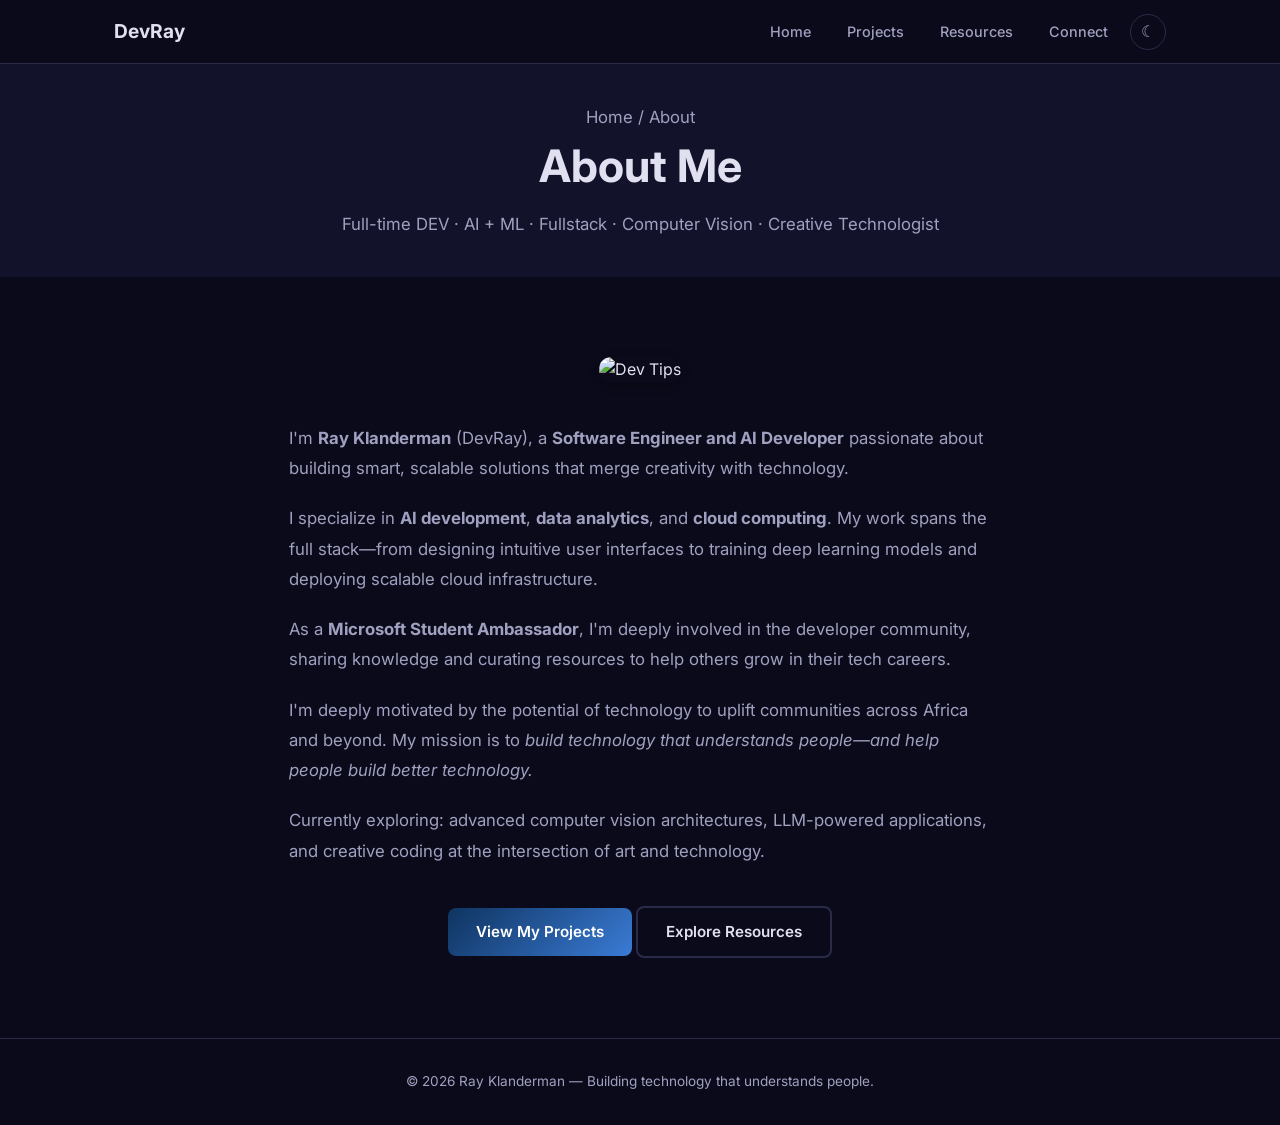
==== about/index.html @ 65332e4d "feat: complete site overhaul - new resource hubs, projects showcase, dark mode, and modern UI - Adde" ====
<!DOCTYPE html>
<html lang="en" data-theme="dark">
<head>
  <meta charset="UTF-8">
  <meta name="viewport" content="width=device-width, initial-scale=1.0">
  <title>About — Ray Klanderman</title>
  <link rel="icon" href="https://cdn.jsdelivr.net/gh/devicons/devicon/icons/devicon/devicon-original.svg">
  <meta property="og:title" content="About — Ray Klanderman">
  <meta property="og:description" content="Software Engineer, Data Scientist, and AI/ML Developer passionate about building smart, scalable solutions.">
  <meta property="og:image" content="https://raw.githubusercontent.com/rayklanderman/rayklanderman.github.io/main/images/Dev%20Tips.png">
  <meta property="og:url" content="https://rayklanderman.github.io/about/">
  <meta property="og:type" content="website">
  <link rel="preconnect" href="https://fonts.googleapis.com">
  <link rel="preconnect" href="https://fonts.gstatic.com" crossorigin>
  <link href="https://fonts.googleapis.com/css2?family=Inter:wght@400;500;600;700;800&display=swap" rel="stylesheet">
  <link rel="stylesheet" href="/css/style.css">
</head>
<body>

<nav>
  <div class="container">
    <a href="/" class="nav-logo">DevRay</a>
    <button class="menu-toggle" onclick="document.querySelector('.nav-links').classList.toggle('open')" aria-label="Menu">&#9776;</button>
    <ul class="nav-links">
      <li><a href="/">Home</a></li>
      <li><a href="/projects/">Projects</a></li>
      <li><a href="/resources/">Resources</a></li>
      <li><a href="/#connect">Connect</a></li>
      <li><button class="theme-toggle" onclick="toggleTheme()" aria-label="Toggle theme">&#9790;</button></li>
    </ul>
  </div>
</nav>

<section class="page-header">
  <p class="breadcrumb"><a href="/">Home</a> / About</p>
  <h1>About Me</h1>
  <p>Full-time DEV &middot; AI + ML &middot; Fullstack &middot; Computer Vision &middot; Creative Technologist</p>
</section>

<section class="section">
  <div class="container" style="max-width: 750px;">
    <div style="text-align: center; margin-bottom: 40px;">
      <img src="https://raw.githubusercontent.com/rayklanderman/rayklanderman.github.io/main/images/Dev%20Tips.png" alt="Dev Tips" style="border-radius: var(--radius); max-width: 400px; box-shadow: var(--shadow);">
    </div>

    <div style="color: var(--text-secondary); font-size: 1.05rem; line-height: 1.8;">
      <p style="margin-bottom: 20px;">
        I'm <strong>Ray Klanderman</strong> (DevRay), a <strong>Software Engineer and AI Developer</strong> passionate
        about building smart, scalable solutions that merge creativity with technology.
      </p>

      <p style="margin-bottom: 20px;">
        I specialize in <strong>AI development</strong>, <strong>data analytics</strong>, and <strong>cloud computing</strong>.
        My work spans the full stack&mdash;from designing intuitive user interfaces to training deep learning models and
        deploying scalable cloud infrastructure.
      </p>

      <p style="margin-bottom: 20px;">
        As a <strong>Microsoft Student Ambassador</strong>, I'm deeply involved in the developer community, sharing
        knowledge and curating resources to help others grow in their tech careers.
      </p>

      <p style="margin-bottom: 20px;">
        I'm deeply motivated by the potential of technology to uplift communities across Africa and beyond.
        My mission is to <em>build technology that understands people&mdash;and help people build better technology.</em>
      </p>

      <p style="margin-bottom: 20px;">
        Currently exploring: advanced computer vision architectures, LLM-powered applications, and creative coding
        at the intersection of art and technology.
      </p>
    </div>

    <div style="text-align: center; margin-top: 40px;">
      <a href="/projects/" class="btn btn-primary">View My Projects</a>
      <a href="/resources/" class="btn btn-outline">Explore Resources</a>
    </div>
  </div>
</section>

<footer>
  <div class="container">
    <p>&#169; 2026 Ray Klanderman — Building technology that understands people.</p>
  </div>
</footer>

<script>
function toggleTheme() {
  const html = document.documentElement;
  const next = html.getAttribute('data-theme') === 'dark' ? 'light' : 'dark';
  html.setAttribute('data-theme', next);
  localStorage.setItem('theme', next);
}
const saved = localStorage.getItem('theme');
if (saved) document.documentElement.setAttribute('data-theme', saved);
</script>

</body>
</html>
---- css/style.css ----
:root {
  --bg-primary: #ffffff;
  --bg-secondary: #f4f6f9;
  --bg-card: #ffffff;
  --text-primary: #1a1a2e;
  --text-secondary: #4a4a6a;
  --accent: #0f3460;
  --accent-light: #3a7bd5;
  --accent-gradient: linear-gradient(135deg, #0f3460, #3a7bd5);
  --border: #e0e0e0;
  --shadow: 0 2px 10px rgba(0, 0, 0, 0.08);
  --shadow-hover: 0 8px 30px rgba(0, 0, 0, 0.12);
  --radius: 12px;
  --radius-sm: 8px;
  --font: 'Inter', -apple-system, BlinkMacSystemFont, sans-serif;
  --max-width: 1100px;
  --nav-height: 64px;
}

[data-theme="dark"] {
  --bg-primary: #0a0a1a;
  --bg-secondary: #12122a;
  --bg-card: #1a1a3e;
  --text-primary: #e0e0f0;
  --text-secondary: #a0a0c0;
  --border: #2a2a4a;
  --shadow: 0 2px 10px rgba(0, 0, 0, 0.3);
  --shadow-hover: 0 8px 30px rgba(0, 0, 0, 0.4);
}

*, *::before, *::after { box-sizing: border-box; margin: 0; padding: 0; }

html { scroll-behavior: smooth; }

body {
  font-family: var(--font);
  background: var(--bg-primary);
  color: var(--text-primary);
  line-height: 1.6;
  transition: background 0.3s, color 0.3s;
}

a { color: var(--accent-light); text-decoration: none; transition: color 0.2s; }
a:hover { color: var(--accent); }

img { max-width: 100%; height: auto; }

.container { max-width: var(--max-width); margin: 0 auto; padding: 0 24px; }

/* Navigation */
nav {
  position: fixed; top: 0; left: 0; right: 0;
  height: var(--nav-height);
  background: rgba(255, 255, 255, 0.9);
  backdrop-filter: blur(12px);
  -webkit-backdrop-filter: blur(12px);
  border-bottom: 1px solid var(--border);
  z-index: 1000;
  transition: background 0.3s, border-color 0.3s;
}

[data-theme="dark"] nav {
  background: rgba(10, 10, 26, 0.9);
}

nav .container {
  display: flex; align-items: center; justify-content: space-between;
  height: 100%;
}

.nav-logo { font-weight: 700; font-size: 1.2rem; color: var(--text-primary); }
.nav-logo:hover { color: var(--accent-light); }

.nav-links { display: flex; align-items: center; gap: 8px; list-style: none; }

.nav-links a {
  padding: 8px 14px; border-radius: var(--radius-sm);
  font-size: 0.9rem; font-weight: 500; color: var(--text-secondary);
  transition: all 0.2s;
}
.nav-links a:hover { background: var(--bg-secondary); color: var(--text-primary); }

.theme-toggle {
  background: none; border: 1px solid var(--border); cursor: pointer;
  padding: 8px; border-radius: 50%; width: 36px; height: 36px;
  display: flex; align-items: center; justify-content: center;
  color: var(--text-secondary); font-size: 1rem;
  transition: all 0.2s;
}
.theme-toggle:hover { background: var(--bg-secondary); color: var(--text-primary); }

.menu-toggle { display: none; background: none; border: none; cursor: pointer;
  padding: 8px; color: var(--text-primary); font-size: 1.5rem; }

/* Hero */
.hero {
  min-height: 100vh; display: flex; align-items: center; justify-content: center;
  text-align: center; padding: calc(var(--nav-height) + 40px) 24px 60px;
  background: var(--bg-secondary);
  position: relative; overflow: hidden;
}

.hero::before {
  content: ''; position: absolute; top: 0; left: 0; right: 0; bottom: 0;
  background: radial-gradient(ellipse at 50% 0%, rgba(15, 52, 96, 0.08) 0%, transparent 60%);
  pointer-events: none;
}

.hero-content { position: relative; z-index: 1; max-width: 720px; }

.hero h1 {
  font-size: clamp(2.2rem, 5vw, 3.5rem); font-weight: 800;
  margin-bottom: 12px; line-height: 1.15;
}

.hero .gradient-text {
  background: var(--accent-gradient);
  -webkit-background-clip: text;
  -webkit-text-fill-color: transparent;
  background-clip: text;
}

.hero .subtitle {
  font-size: clamp(1rem, 2vw, 1.2rem); color: var(--text-secondary);
  margin-bottom: 24px; font-weight: 500;
}

.hero .tagline {
  font-size: clamp(0.95rem, 1.5vw, 1.1rem); color: var(--text-secondary);
  margin-bottom: 32px; max-width: 600px; margin-left: auto; margin-right: auto;
}

.badges { display: flex; justify-content: center; gap: 12px; flex-wrap: wrap; margin-bottom: 32px; }

.btn-group { display: flex; gap: 12px; justify-content: center; flex-wrap: wrap; }

.btn {
  display: inline-flex; align-items: center; gap: 8px;
  padding: 12px 28px; border-radius: var(--radius-sm);
  font-weight: 600; font-size: 0.95rem; transition: all 0.2s;
  border: none; cursor: pointer;
}

.btn-primary {
  background: var(--accent-gradient); color: #fff;
}
.btn-primary:hover { transform: translateY(-2px); box-shadow: 0 4px 15px rgba(15, 52, 96, 0.3); }

.btn-outline {
  background: transparent; color: var(--text-primary);
  border: 2px solid var(--border);
}
.btn-outline:hover { border-color: var(--accent-light); color: var(--accent-light); transform: translateY(-2px); }

/* Section */
.section { padding: 80px 0; }
.section-alt { background: var(--bg-secondary); }
.section-title {
  font-size: clamp(1.6rem, 3vw, 2.2rem); font-weight: 700;
  text-align: center; margin-bottom: 12px;
}
.section-desc {
  text-align: center; color: var(--text-secondary);
  max-width: 600px; margin: 0 auto 48px; font-size: 1.05rem;
}

/* Cards Grid */
.card-grid { display: grid; grid-template-columns: repeat(auto-fill, minmax(300px, 1fr)); gap: 24px; }

.card {
  background: var(--bg-card); border: 1px solid var(--border);
  border-radius: var(--radius); padding: 28px;
  transition: all 0.3s; box-shadow: var(--shadow);
}

.card:hover { transform: translateY(-4px); box-shadow: var(--shadow-hover); }

.card-icon { font-size: 2rem; margin-bottom: 16px; display: block; }
.card h3 { font-size: 1.15rem; font-weight: 600; margin-bottom: 8px; }
.card p { color: var(--text-secondary); font-size: 0.92rem; line-height: 1.5; margin-bottom: 16px; }
.card-tags { display: flex; gap: 6px; flex-wrap: wrap; }

.tag {
  display: inline-block; padding: 3px 10px; border-radius: 20px;
  font-size: 0.78rem; font-weight: 500;
  background: var(--bg-secondary); color: var(--text-secondary);
}

.tag-ai { background: rgba(15, 52, 96, 0.12); color: var(--accent); }
.tag-web { background: rgba(58, 123, 213, 0.12); color: var(--accent-light); }
.tag-data { background: rgba(0, 210, 255, 0.12); color: #0088aa; }
.tag-creative { background: rgba(156, 39, 176, 0.12); color: #9c27b0; }
.tag-fullstack { background: rgba(76, 175, 80, 0.12); color: #2e7d32; }

.card-links { display: flex; gap: 16px; margin-top: 12px; }
.card-links a { font-size: 0.85rem; font-weight: 500; }

/* Skills */
.skills-grid { display: flex; flex-wrap: wrap; justify-content: center; gap: 12px; }
.skill-badge {
  display: inline-flex; align-items: center; gap: 6px;
  padding: 8px 18px; border-radius: 20px;
  background: var(--bg-card); border: 1px solid var(--border);
  font-size: 0.88rem; font-weight: 500; transition: all 0.2s;
}
.skill-badge:hover { border-color: var(--accent-light); transform: translateY(-2px); }

/* Resource Hub Cards (larger) */
.hub-grid { display: grid; grid-template-columns: repeat(auto-fill, minmax(250px, 1fr)); gap: 20px; }
.hub-card {
  background: var(--bg-card); border: 1px solid var(--border);
  border-radius: var(--radius); padding: 28px; text-align: center;
  transition: all 0.3s; cursor: pointer;
}
.hub-card:hover { transform: translateY(-4px); box-shadow: var(--shadow-hover); }
.hub-card .hub-icon { font-size: 2.5rem; margin-bottom: 12px; display: block; }
.hub-card h3 { font-size: 1.1rem; font-weight: 600; margin-bottom: 6px; }
.hub-card p { color: var(--text-secondary); font-size: 0.88rem; }

/* Connect */
.connect-grid { display: flex; flex-wrap: wrap; justify-content: center; gap: 12px; }
.connect-link {
  display: inline-flex; align-items: center; gap: 8px;
  padding: 10px 20px; border-radius: var(--radius-sm);
  background: var(--bg-card); border: 1px solid var(--border);
  color: var(--text-primary); font-weight: 500; font-size: 0.92rem;
  transition: all 0.2s;
}
.connect-link:hover { border-color: var(--accent-light); color: var(--accent-light); transform: translateY(-2px); }

/* Footer */
footer {
  text-align: center; padding: 32px 24px;
  border-top: 1px solid var(--border);
  color: var(--text-secondary); font-size: 0.85rem;
}

/* Page Header (for subpages) */
.page-header {
  padding: calc(var(--nav-height) + 40px) 24px 40px;
  background: var(--bg-secondary); text-align: center;
}
.page-header h1 { font-size: clamp(1.8rem, 4vw, 2.8rem); font-weight: 700; margin-bottom: 8px; }
.page-header p { color: var(--text-secondary); max-width: 600px; margin: 0 auto; font-size: 1.05rem; }
.breadcrumb { margin-bottom: 16px; font-size: 0.85rem; color: var(--text-secondary); }
.breadcrumb a { color: var(--text-secondary); }
.breadcrumb a:hover { color: var(--accent-light); }

/* Resource list */
.resource-list { list-style: none; }
.resource-item {
  display: flex; align-items: flex-start; gap: 16px;
  padding: 20px 24px; border-radius: var(--radius);
  background: var(--bg-card); border: 1px solid var(--border);
  margin-bottom: 12px; transition: all 0.2s;
}
.resource-item:hover { border-color: var(--accent-light); transform: translateX(4px); }
.resource-item .emoji { font-size: 1.5rem; flex-shrink: 0; margin-top: 2px; }
.resource-item h4 { font-size: 1rem; font-weight: 600; margin-bottom: 4px; }
.resource-item h4 a { color: var(--text-primary); }
.resource-item h4 a:hover { color: var(--accent-light); }
.resource-item p { color: var(--text-secondary); font-size: 0.88rem; }

/* Responsive */
@media (max-width: 768px) {
  .nav-links { display: none; position: absolute; top: var(--nav-height); left: 0; right: 0;
    flex-direction: column; background: var(--bg-primary); padding: 16px;
    border-bottom: 1px solid var(--border); gap: 4px; }
  .nav-links.open { display: flex; }
  .nav-links a { padding: 12px 16px; width: 100%; }
  .menu-toggle { display: block; }
  .card-grid { grid-template-columns: 1fr; }
  .hub-grid { grid-template-columns: repeat(2, 1fr); }
  .hero { padding-top: calc(var(--nav-height) + 24px); }
  .section { padding: 48px 0; }
}

@media (max-width: 480px) {
  .hub-grid { grid-template-columns: 1fr; }
}

/* Animations */
.fade-in { opacity: 0; transform: translateY(20px); animation: fadeIn 0.6s ease forwards; }
@keyframes fadeIn { to { opacity: 1; transform: translateY(0); } }
.delay-1 { animation-delay: 0.1s; }
.delay-2 { animation-delay: 0.2s; }
.delay-3 { animation-delay: 0.3s; }
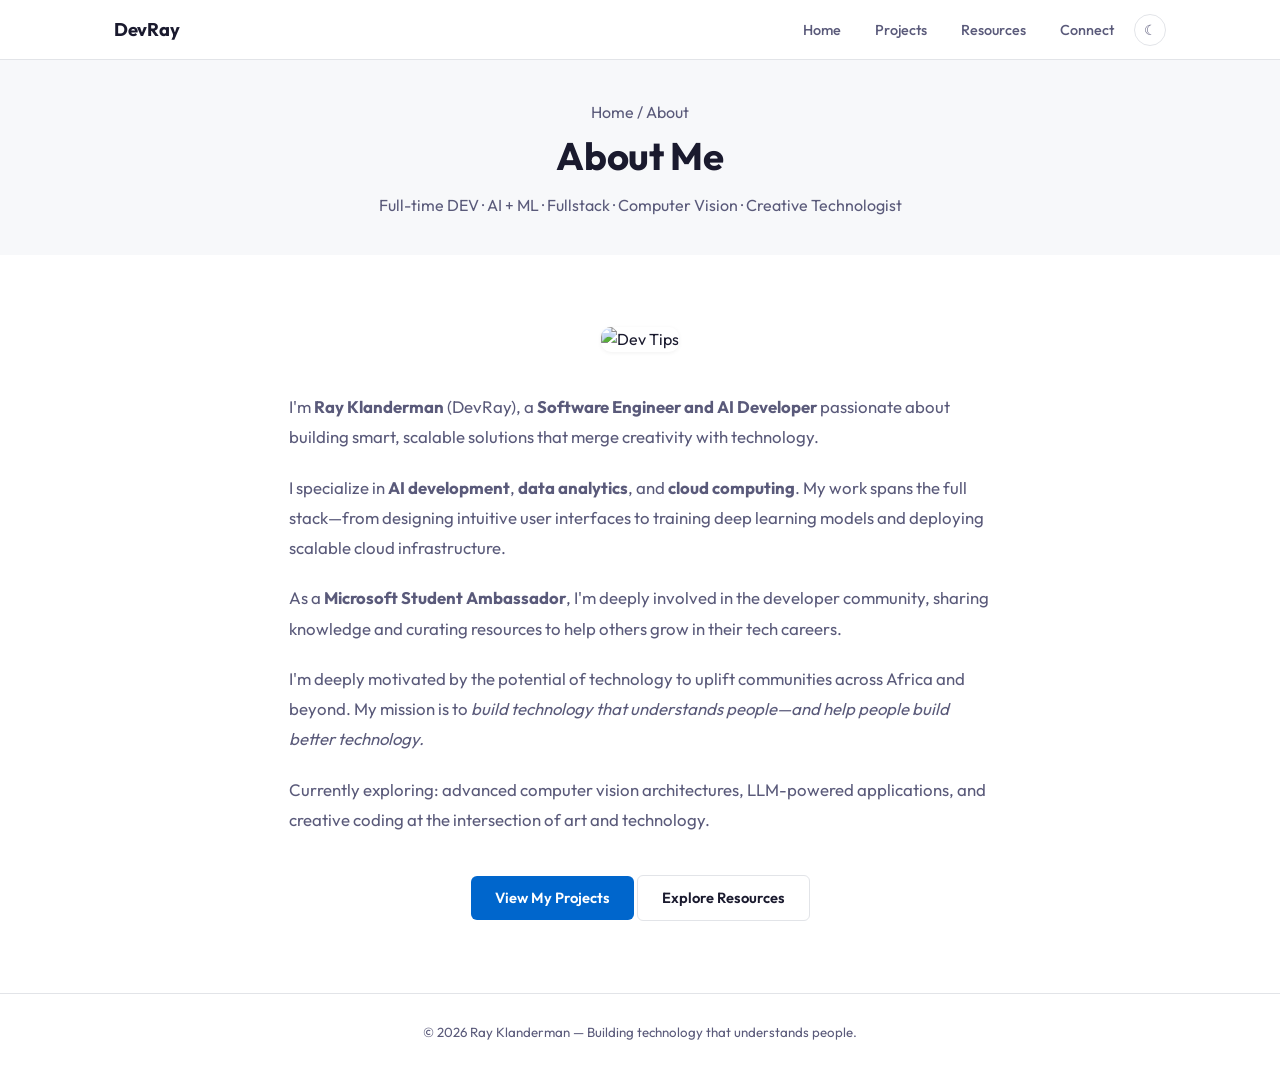
==== commit 1a2f89bd: "fix: default light theme, Outfit font, real project data, professional UI/UX - Default theme is now " ====
--- a/about/index.html
+++ b/about/index.html
@@ -1,5 +1,5 @@
 <!DOCTYPE html>
-<html lang="en" data-theme="dark">
+<html lang="en" data-theme="light">
 <head>
   <meta charset="UTF-8">
   <meta name="viewport" content="width=device-width, initial-scale=1.0">
@@ -12,7 +12,7 @@
   <meta property="og:type" content="website">
   <link rel="preconnect" href="https://fonts.googleapis.com">
   <link rel="preconnect" href="https://fonts.gstatic.com" crossorigin>
-  <link href="https://fonts.googleapis.com/css2?family=Inter:wght@400;500;600;700;800&display=swap" rel="stylesheet">
+  <link href="https://fonts.googleapis.com/css2?family=Outfit:wght@400;500;600;700;800&display=swap" rel="stylesheet">
   <link rel="stylesheet" href="/css/style.css">
 </head>
 <body>
--- a/css/style.css
+++ b/css/style.css
@@ -1,66 +1,80 @@
 :root {
-  --bg-primary: #ffffff;
-  --bg-secondary: #f4f6f9;
+  --bg: #ffffff;
+  --bg-alt: #f7f8fa;
   --bg-card: #ffffff;
-  --text-primary: #1a1a2e;
-  --text-secondary: #4a4a6a;
-  --accent: #0f3460;
-  --accent-light: #3a7bd5;
-  --accent-gradient: linear-gradient(135deg, #0f3460, #3a7bd5);
-  --border: #e0e0e0;
-  --shadow: 0 2px 10px rgba(0, 0, 0, 0.08);
-  --shadow-hover: 0 8px 30px rgba(0, 0, 0, 0.12);
-  --radius: 12px;
-  --radius-sm: 8px;
-  --font: 'Inter', -apple-system, BlinkMacSystemFont, sans-serif;
+  --text: #1a1a2e;
+  --text-secondary: #5a5a7a;
+  --accent: #0066cc;
+  --accent-hover: #004d99;
+  --border: #e2e4e8;
+  --shadow: 0 1px 4px rgba(0, 0, 0, 0.06);
+  --shadow-hover: 0 4px 20px rgba(0, 0, 0, 0.1);
+  --radius: 10px;
+  --radius-sm: 6px;
+  --font: 'Outfit', -apple-system, BlinkMacSystemFont, sans-serif;
   --max-width: 1100px;
-  --nav-height: 64px;
+  --nav-height: 60px;
+}
+
+@media (prefers-color-scheme: dark) {
+  :root {
+    --bg: #0e0e1a;
+    --bg-alt: #151528;
+    --bg-card: #1a1a30;
+    --text: #e4e4f0;
+    --text-secondary: #9898b8;
+    --accent: #4ca3ff;
+    --accent-hover: #7ab8ff;
+    --border: #2a2a44;
+    --shadow: 0 1px 4px rgba(0, 0, 0, 0.3);
+    --shadow-hover: 0 4px 20px rgba(0, 0, 0, 0.4);
+  }
 }
 
 [data-theme="dark"] {
-  --bg-primary: #0a0a1a;
-  --bg-secondary: #12122a;
-  --bg-card: #1a1a3e;
-  --text-primary: #e0e0f0;
-  --text-secondary: #a0a0c0;
-  --border: #2a2a4a;
-  --shadow: 0 2px 10px rgba(0, 0, 0, 0.3);
-  --shadow-hover: 0 8px 30px rgba(0, 0, 0, 0.4);
+  --bg: #0e0e1a;
+  --bg-alt: #151528;
+  --bg-card: #1a1a30;
+  --text: #e4e4f0;
+  --text-secondary: #9898b8;
+  --accent: #4ca3ff;
+  --accent-hover: #7ab8ff;
+  --border: #2a2a44;
+  --shadow: 0 1px 4px rgba(0, 0, 0, 0.3);
+  --shadow-hover: 0 4px 20px rgba(0, 0, 0, 0.4);
 }
 
 *, *::before, *::after { box-sizing: border-box; margin: 0; padding: 0; }
-
 html { scroll-behavior: smooth; }
 
 body {
   font-family: var(--font);
-  background: var(--bg-primary);
-  color: var(--text-primary);
+  background: var(--bg);
+  color: var(--text);
   line-height: 1.6;
   transition: background 0.3s, color 0.3s;
-}
-
-a { color: var(--accent-light); text-decoration: none; transition: color 0.2s; }
-a:hover { color: var(--accent); }
-
-img { max-width: 100%; height: auto; }
-
+  -webkit-font-smoothing: antialiased;
+}
+
+a { color: var(--accent); text-decoration: none; }
+a:hover { color: var(--accent-hover); }
+img { max-width: 100%; }
 .container { max-width: var(--max-width); margin: 0 auto; padding: 0 24px; }
 
 /* Navigation */
 nav {
   position: fixed; top: 0; left: 0; right: 0;
   height: var(--nav-height);
-  background: rgba(255, 255, 255, 0.9);
-  backdrop-filter: blur(12px);
-  -webkit-backdrop-filter: blur(12px);
+  background: rgba(255, 255, 255, 0.92);
+  backdrop-filter: blur(10px);
+  -webkit-backdrop-filter: blur(10px);
   border-bottom: 1px solid var(--border);
   z-index: 1000;
-  transition: background 0.3s, border-color 0.3s;
+  transition: background 0.3s;
 }
 
 [data-theme="dark"] nav {
-  background: rgba(10, 10, 26, 0.9);
+  background: rgba(14, 14, 26, 0.92);
 }
 
 nav .container {
@@ -68,220 +82,187 @@
   height: 100%;
 }
 
-.nav-logo { font-weight: 700; font-size: 1.2rem; color: var(--text-primary); }
-.nav-logo:hover { color: var(--accent-light); }
-
-.nav-links { display: flex; align-items: center; gap: 8px; list-style: none; }
+.nav-logo { font-weight: 700; font-size: 1.15rem; color: var(--text); letter-spacing: -0.3px; }
+.nav-links { display: flex; align-items: center; gap: 6px; list-style: none; }
 
 .nav-links a {
-  padding: 8px 14px; border-radius: var(--radius-sm);
+  padding: 6px 14px; border-radius: var(--radius-sm);
   font-size: 0.9rem; font-weight: 500; color: var(--text-secondary);
-  transition: all 0.2s;
-}
-.nav-links a:hover { background: var(--bg-secondary); color: var(--text-primary); }
+  transition: all 0.15s;
+}
+.nav-links a:hover { background: var(--bg-alt); color: var(--text); }
 
 .theme-toggle {
   background: none; border: 1px solid var(--border); cursor: pointer;
-  padding: 8px; border-radius: 50%; width: 36px; height: 36px;
+  padding: 6px; border-radius: 50%; width: 32px; height: 32px;
   display: flex; align-items: center; justify-content: center;
-  color: var(--text-secondary); font-size: 1rem;
-  transition: all 0.2s;
-}
-.theme-toggle:hover { background: var(--bg-secondary); color: var(--text-primary); }
-
-.menu-toggle { display: none; background: none; border: none; cursor: pointer;
-  padding: 8px; color: var(--text-primary); font-size: 1.5rem; }
+  color: var(--text-secondary); font-size: 0.9rem;
+  transition: all 0.15s;
+}
+.theme-toggle:hover { background: var(--bg-alt); color: var(--text); }
+
+.menu-toggle { display: none; background: none; border: none; cursor: pointer; padding: 8px; color: var(--text); font-size: 1.4rem; }
 
 /* Hero */
 .hero {
   min-height: 100vh; display: flex; align-items: center; justify-content: center;
-  text-align: center; padding: calc(var(--nav-height) + 40px) 24px 60px;
-  background: var(--bg-secondary);
-  position: relative; overflow: hidden;
-}
-
-.hero::before {
-  content: ''; position: absolute; top: 0; left: 0; right: 0; bottom: 0;
-  background: radial-gradient(ellipse at 50% 0%, rgba(15, 52, 96, 0.08) 0%, transparent 60%);
-  pointer-events: none;
-}
-
-.hero-content { position: relative; z-index: 1; max-width: 720px; }
-
-.hero h1 {
-  font-size: clamp(2.2rem, 5vw, 3.5rem); font-weight: 800;
-  margin-bottom: 12px; line-height: 1.15;
-}
-
-.hero .gradient-text {
-  background: var(--accent-gradient);
-  -webkit-background-clip: text;
-  -webkit-text-fill-color: transparent;
-  background-clip: text;
-}
-
-.hero .subtitle {
-  font-size: clamp(1rem, 2vw, 1.2rem); color: var(--text-secondary);
-  margin-bottom: 24px; font-weight: 500;
-}
-
-.hero .tagline {
-  font-size: clamp(0.95rem, 1.5vw, 1.1rem); color: var(--text-secondary);
-  margin-bottom: 32px; max-width: 600px; margin-left: auto; margin-right: auto;
-}
-
-.badges { display: flex; justify-content: center; gap: 12px; flex-wrap: wrap; margin-bottom: 32px; }
-
-.btn-group { display: flex; gap: 12px; justify-content: center; flex-wrap: wrap; }
+  text-align: center; padding: calc(var(--nav-height) + 40px) 24px 80px;
+}
+
+.hero-content { max-width: 680px; }
+.hero h1 { font-size: clamp(2rem, 4.5vw, 3.2rem); font-weight: 700; margin-bottom: 8px; line-height: 1.2; letter-spacing: -0.5px; }
+.hero .subtitle { font-size: clamp(1rem, 2vw, 1.15rem); color: var(--text-secondary); margin-bottom: 20px; font-weight: 500; }
+.hero .tagline { font-size: 0.98rem; color: var(--text-secondary); margin-bottom: 28px; max-width: 560px; margin-left: auto; margin-right: auto; line-height: 1.7; }
+
+.badges { display: flex; justify-content: center; gap: 10px; flex-wrap: wrap; margin-bottom: 28px; }
+.badges img { border-radius: 4px; }
+
+.btn-group { display: flex; gap: 10px; justify-content: center; flex-wrap: wrap; }
 
 .btn {
-  display: inline-flex; align-items: center; gap: 8px;
-  padding: 12px 28px; border-radius: var(--radius-sm);
-  font-weight: 600; font-size: 0.95rem; transition: all 0.2s;
+  display: inline-flex; align-items: center; gap: 6px;
+  padding: 10px 24px; border-radius: var(--radius-sm);
+  font-weight: 600; font-size: 0.92rem; transition: all 0.15s;
   border: none; cursor: pointer;
 }
 
-.btn-primary {
-  background: var(--accent-gradient); color: #fff;
-}
-.btn-primary:hover { transform: translateY(-2px); box-shadow: 0 4px 15px rgba(15, 52, 96, 0.3); }
+.btn-primary { background: var(--accent); color: #fff; }
+.btn-primary:hover { background: var(--accent-hover); transform: translateY(-1px); box-shadow: 0 2px 8px rgba(0, 102, 204, 0.25); }
 
 .btn-outline {
-  background: transparent; color: var(--text-primary);
-  border: 2px solid var(--border);
-}
-.btn-outline:hover { border-color: var(--accent-light); color: var(--accent-light); transform: translateY(-2px); }
+  background: transparent; color: var(--text);
+  border: 1.5px solid var(--border);
+}
+.btn-outline:hover { border-color: var(--accent); color: var(--accent); }
 
 /* Section */
-.section { padding: 80px 0; }
-.section-alt { background: var(--bg-secondary); }
+.section { padding: 72px 0; }
+.section-alt { background: var(--bg-alt); }
 .section-title {
-  font-size: clamp(1.6rem, 3vw, 2.2rem); font-weight: 700;
-  text-align: center; margin-bottom: 12px;
-}
-.section-desc {
-  text-align: center; color: var(--text-secondary);
-  max-width: 600px; margin: 0 auto 48px; font-size: 1.05rem;
-}
-
-/* Cards Grid */
-.card-grid { display: grid; grid-template-columns: repeat(auto-fill, minmax(300px, 1fr)); gap: 24px; }
+  font-size: clamp(1.5rem, 2.5vw, 1.9rem); font-weight: 700;
+  text-align: center; margin-bottom: 8px; letter-spacing: -0.3px;
+}
+.section-desc { text-align: center; color: var(--text-secondary); max-width: 560px; margin: 0 auto 40px; font-size: 1rem; }
+
+/* Project Cards */
+.card-grid { display: grid; grid-template-columns: repeat(auto-fill, minmax(320px, 1fr)); gap: 20px; }
 
 .card {
   background: var(--bg-card); border: 1px solid var(--border);
-  border-radius: var(--radius); padding: 28px;
-  transition: all 0.3s; box-shadow: var(--shadow);
-}
-
-.card:hover { transform: translateY(-4px); box-shadow: var(--shadow-hover); }
-
-.card-icon { font-size: 2rem; margin-bottom: 16px; display: block; }
-.card h3 { font-size: 1.15rem; font-weight: 600; margin-bottom: 8px; }
-.card p { color: var(--text-secondary); font-size: 0.92rem; line-height: 1.5; margin-bottom: 16px; }
-.card-tags { display: flex; gap: 6px; flex-wrap: wrap; }
+  border-radius: var(--radius); padding: 24px;
+  transition: all 0.2s; box-shadow: var(--shadow);
+  display: flex; flex-direction: column;
+}
+
+.card:hover { box-shadow: var(--shadow-hover); border-color: var(--accent); }
+
+.card-header { display: flex; align-items: flex-start; gap: 12px; margin-bottom: 10px; }
+
+.card-icon {
+  flex-shrink: 0; width: 36px; height: 36px; border-radius: 8px;
+  display: flex; align-items: center; justify-content: center;
+  font-size: 0.85rem; font-weight: 700; color: #fff;
+  background: var(--accent);
+}
+
+.card-icon.featured { background: #e8a020; }
+.card-icon.ai { background: #0066cc; }
+.card-icon.data { background: #1a8a5a; }
+.card-icon.web { background: #8b5cf6; }
+.card-icon.health { background: #d4536a; }
+.card-icon.edu { background: #2b7a4e; }
+.card-icon.creative { background: #c056a0; }
+.card-icon.media { background: #d97706; }
+.card-icon.jobs { background: #7c3aed; }
+.card-icon.dev { background: #2563eb; }
+
+.card h3 { font-size: 1.05rem; font-weight: 600; margin-bottom: 6px; line-height: 1.3; }
+.card p { color: var(--text-secondary); font-size: 0.88rem; line-height: 1.55; margin-bottom: 14px; flex: 1; }
+.card-tags { display: flex; gap: 5px; flex-wrap: wrap; margin-bottom: 14px; }
 
 .tag {
-  display: inline-block; padding: 3px 10px; border-radius: 20px;
-  font-size: 0.78rem; font-weight: 500;
-  background: var(--bg-secondary); color: var(--text-secondary);
-}
-
-.tag-ai { background: rgba(15, 52, 96, 0.12); color: var(--accent); }
-.tag-web { background: rgba(58, 123, 213, 0.12); color: var(--accent-light); }
-.tag-data { background: rgba(0, 210, 255, 0.12); color: #0088aa; }
-.tag-creative { background: rgba(156, 39, 176, 0.12); color: #9c27b0; }
-.tag-fullstack { background: rgba(76, 175, 80, 0.12); color: #2e7d32; }
-
-.card-links { display: flex; gap: 16px; margin-top: 12px; }
+  display: inline-block; padding: 2px 8px; border-radius: 4px;
+  font-size: 0.76rem; font-weight: 500;
+  background: var(--bg-alt); color: var(--text-secondary);
+  border: 1px solid var(--border);
+}
+
+.card-links { display: flex; gap: 14px; margin-top: auto; padding-top: 12px; border-top: 1px solid var(--border); }
 .card-links a { font-size: 0.85rem; font-weight: 500; }
 
 /* Skills */
-.skills-grid { display: flex; flex-wrap: wrap; justify-content: center; gap: 12px; }
+.skills-grid { display: flex; flex-wrap: wrap; justify-content: center; gap: 8px; }
+
 .skill-badge {
+  display: inline-block; padding: 6px 16px; border-radius: 6px;
+  background: var(--bg-card); border: 1px solid var(--border);
+  font-size: 0.85rem; font-weight: 500; transition: all 0.15s;
+}
+.skill-badge:hover { border-color: var(--accent); }
+
+/* Hub Cards */
+.hub-grid { display: grid; grid-template-columns: repeat(auto-fill, minmax(240px, 1fr)); gap: 16px; }
+
+.hub-card {
+  background: var(--bg-card); border: 1px solid var(--border);
+  border-radius: var(--radius); padding: 24px; text-align: center;
+  transition: all 0.2s; display: block;
+}
+.hub-card:hover { border-color: var(--accent); box-shadow: var(--shadow-hover); }
+.hub-card h3 { font-size: 1.05rem; font-weight: 600; margin-bottom: 6px; }
+.hub-card p { color: var(--text-secondary); font-size: 0.85rem; }
+
+/* Connect */
+.connect-grid { display: flex; flex-wrap: wrap; justify-content: center; gap: 10px; }
+
+.connect-link {
   display: inline-flex; align-items: center; gap: 6px;
-  padding: 8px 18px; border-radius: 20px;
-  background: var(--bg-card); border: 1px solid var(--border);
-  font-size: 0.88rem; font-weight: 500; transition: all 0.2s;
-}
-.skill-badge:hover { border-color: var(--accent-light); transform: translateY(-2px); }
-
-/* Resource Hub Cards (larger) */
-.hub-grid { display: grid; grid-template-columns: repeat(auto-fill, minmax(250px, 1fr)); gap: 20px; }
-.hub-card {
-  background: var(--bg-card); border: 1px solid var(--border);
-  border-radius: var(--radius); padding: 28px; text-align: center;
-  transition: all 0.3s; cursor: pointer;
-}
-.hub-card:hover { transform: translateY(-4px); box-shadow: var(--shadow-hover); }
-.hub-card .hub-icon { font-size: 2.5rem; margin-bottom: 12px; display: block; }
-.hub-card h3 { font-size: 1.1rem; font-weight: 600; margin-bottom: 6px; }
-.hub-card p { color: var(--text-secondary); font-size: 0.88rem; }
-
-/* Connect */
-.connect-grid { display: flex; flex-wrap: wrap; justify-content: center; gap: 12px; }
-.connect-link {
-  display: inline-flex; align-items: center; gap: 8px;
-  padding: 10px 20px; border-radius: var(--radius-sm);
-  background: var(--bg-card); border: 1px solid var(--border);
-  color: var(--text-primary); font-weight: 500; font-size: 0.92rem;
-  transition: all 0.2s;
-}
-.connect-link:hover { border-color: var(--accent-light); color: var(--accent-light); transform: translateY(-2px); }
+  padding: 8px 18px; border-radius: var(--radius-sm);
+  background: var(--bg-card); border: 1px solid var(--border);
+  color: var(--text); font-weight: 500; font-size: 0.88rem;
+  transition: all 0.15s;
+}
+.connect-link:hover { border-color: var(--accent); color: var(--accent); }
 
 /* Footer */
-footer {
-  text-align: center; padding: 32px 24px;
-  border-top: 1px solid var(--border);
-  color: var(--text-secondary); font-size: 0.85rem;
-}
-
-/* Page Header (for subpages) */
+footer { text-align: center; padding: 28px 24px; border-top: 1px solid var(--border); color: var(--text-secondary); font-size: 0.83rem; }
+
+/* Page Header */
 .page-header {
-  padding: calc(var(--nav-height) + 40px) 24px 40px;
-  background: var(--bg-secondary); text-align: center;
-}
-.page-header h1 { font-size: clamp(1.8rem, 4vw, 2.8rem); font-weight: 700; margin-bottom: 8px; }
-.page-header p { color: var(--text-secondary); max-width: 600px; margin: 0 auto; font-size: 1.05rem; }
-.breadcrumb { margin-bottom: 16px; font-size: 0.85rem; color: var(--text-secondary); }
+  padding: calc(var(--nav-height) + 40px) 24px 36px;
+  background: var(--bg-alt); text-align: center;
+}
+.page-header h1 { font-size: clamp(1.6rem, 3.5vw, 2.4rem); font-weight: 700; margin-bottom: 6px; letter-spacing: -0.3px; }
+.page-header p { color: var(--text-secondary); max-width: 560px; margin: 0 auto; font-size: 1rem; }
+.breadcrumb { margin-bottom: 12px; font-size: 0.83rem; color: var(--text-secondary); }
 .breadcrumb a { color: var(--text-secondary); }
-.breadcrumb a:hover { color: var(--accent-light); }
+.breadcrumb a:hover { color: var(--accent); }
 
 /* Resource list */
 .resource-list { list-style: none; }
 .resource-item {
-  display: flex; align-items: flex-start; gap: 16px;
-  padding: 20px 24px; border-radius: var(--radius);
-  background: var(--bg-card); border: 1px solid var(--border);
-  margin-bottom: 12px; transition: all 0.2s;
-}
-.resource-item:hover { border-color: var(--accent-light); transform: translateX(4px); }
-.resource-item .emoji { font-size: 1.5rem; flex-shrink: 0; margin-top: 2px; }
-.resource-item h4 { font-size: 1rem; font-weight: 600; margin-bottom: 4px; }
-.resource-item h4 a { color: var(--text-primary); }
-.resource-item h4 a:hover { color: var(--accent-light); }
-.resource-item p { color: var(--text-secondary); font-size: 0.88rem; }
+  display: flex; align-items: flex-start; gap: 14px;
+  padding: 16px 20px; border-radius: var(--radius);
+  background: var(--bg-card); border: 1px solid var(--border);
+  margin-bottom: 10px; transition: all 0.15s;
+}
+.resource-item:hover { border-color: var(--accent); }
+.resource-item .emoji { font-size: 1.3rem; flex-shrink: 0; margin-top: 1px; }
+.resource-item h4 { font-size: 0.95rem; font-weight: 600; margin-bottom: 3px; }
+.resource-item h4 a { color: var(--text); }
+.resource-item h4 a:hover { color: var(--accent); }
+.resource-item p { color: var(--text-secondary); font-size: 0.84rem; line-height: 1.5; }
 
 /* Responsive */
 @media (max-width: 768px) {
   .nav-links { display: none; position: absolute; top: var(--nav-height); left: 0; right: 0;
-    flex-direction: column; background: var(--bg-primary); padding: 16px;
-    border-bottom: 1px solid var(--border); gap: 4px; }
+    flex-direction: column; background: var(--bg); padding: 12px;
+    border-bottom: 1px solid var(--border); gap: 2px; }
   .nav-links.open { display: flex; }
-  .nav-links a { padding: 12px 16px; width: 100%; }
+  .nav-links a { padding: 10px 14px; width: 100%; border-radius: var(--radius-sm); }
   .menu-toggle { display: block; }
   .card-grid { grid-template-columns: 1fr; }
-  .hub-grid { grid-template-columns: repeat(2, 1fr); }
+  .hub-grid { grid-template-columns: 1fr; }
   .hero { padding-top: calc(var(--nav-height) + 24px); }
   .section { padding: 48px 0; }
 }
-
-@media (max-width: 480px) {
-  .hub-grid { grid-template-columns: 1fr; }
-}
-
-/* Animations */
-.fade-in { opacity: 0; transform: translateY(20px); animation: fadeIn 0.6s ease forwards; }
-@keyframes fadeIn { to { opacity: 1; transform: translateY(0); } }
-.delay-1 { animation-delay: 0.1s; }
-.delay-2 { animation-delay: 0.2s; }
-.delay-3 { animation-delay: 0.3s; }
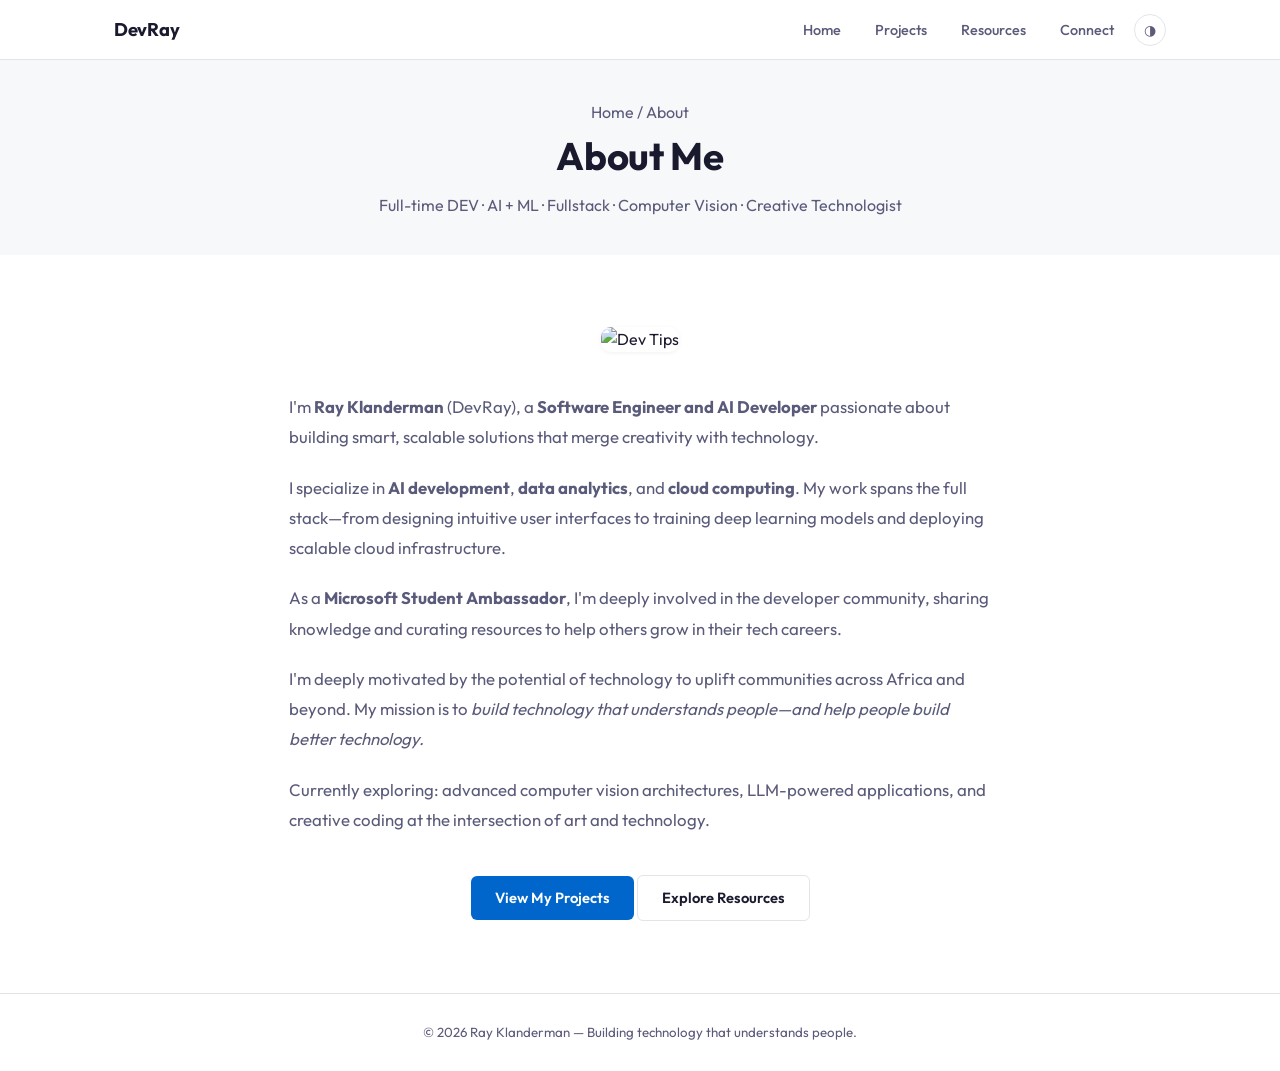
==== commit b94fb864: "fix: contact form visibility, Kaggle/HuggingFace URLs, stale CSS vars - Fixed form inputs referencin" ====
--- a/about/index.html
+++ b/about/index.html
@@ -26,7 +26,7 @@
       <li><a href="/projects/">Projects</a></li>
       <li><a href="/resources/">Resources</a></li>
       <li><a href="/#connect">Connect</a></li>
-      <li><button class="theme-toggle" onclick="toggleTheme()" aria-label="Toggle theme">&#9790;</button></li>
+      <li><button class="theme-toggle" onclick="toggleTheme()" aria-label="Toggle theme">&#9681;</button></li>
     </ul>
   </div>
 </nav>
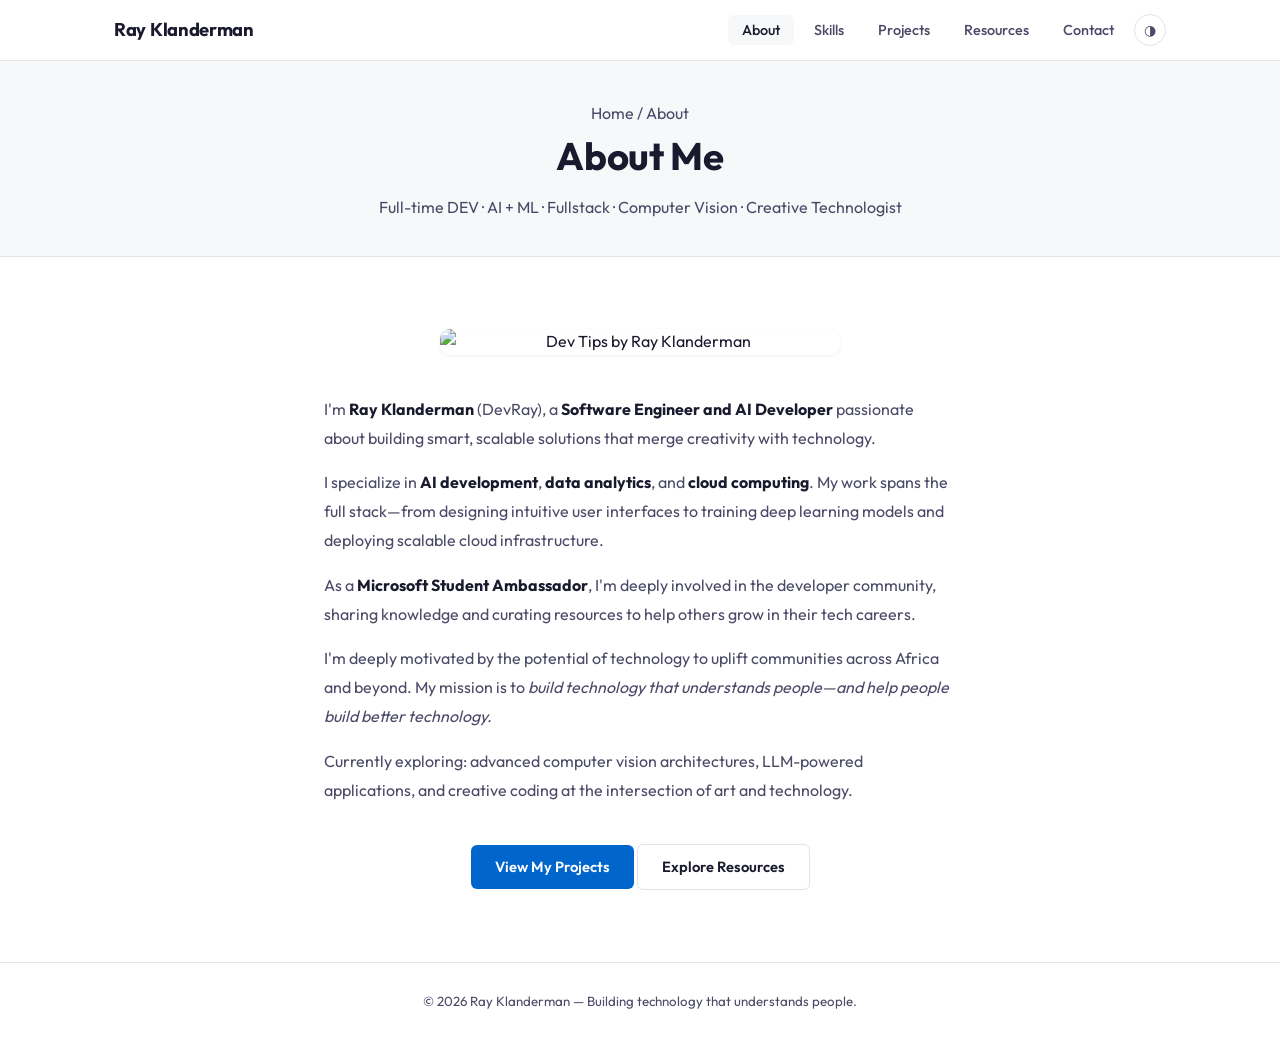
==== commit 7fb924b1: "fix: UI/UX overhaul - consistent nav, theme FOUC, responsive grids, a11y, dead links, meta descripti" ====
--- a/about/index.html
+++ b/about/index.html
@@ -3,6 +3,21 @@
 <head>
   <meta charset="UTF-8">
   <meta name="viewport" content="width=device-width, initial-scale=1.0">
+  <meta name="description" content="About Ray Klanderman — Software Engineer, Data Scientist, and AI/ML Developer.">
+  <script>
+    (function () {
+      try {
+        var saved = localStorage.getItem('theme');
+        if (saved === 'light' || saved === 'dark') {
+          document.documentElement.setAttribute('data-theme', saved);
+        } else if (window.matchMedia('(prefers-color-scheme: dark)').matches) {
+          document.documentElement.setAttribute('data-theme', 'dark');
+        } else {
+          document.documentElement.setAttribute('data-theme', 'light');
+        }
+      } catch (e) { document.documentElement.setAttribute('data-theme', 'light'); }
+    })();
+  </script>
   <title>About — Ray Klanderman</title>
   <link rel="icon" href="https://cdn.jsdelivr.net/gh/devicons/devicon/icons/devicon/devicon-original.svg">
   <meta property="og:title" content="About — Ray Klanderman">
@@ -17,19 +32,22 @@
 </head>
 <body>
 
-<nav>
+<nav aria-label="Main navigation">
   <div class="container">
-    <a href="/" class="nav-logo">DevRay</a>
-    <button class="menu-toggle" onclick="document.querySelector('.nav-links').classList.toggle('open')" aria-label="Menu">&#9776;</button>
-    <ul class="nav-links">
-      <li><a href="/">Home</a></li>
+    <a href="/" class="nav-logo">Ray Klanderman</a>
+    <button class="menu-toggle" id="menu-toggle" aria-label="Open menu" aria-expanded="false" aria-controls="nav-links">&#9776;</button>
+    <ul class="nav-links" id="nav-links">
+      <li><a href="/about/" aria-current="page">About</a></li>
+      <li><a href="/#skills">Skills</a></li>
       <li><a href="/projects/">Projects</a></li>
       <li><a href="/resources/">Resources</a></li>
-      <li><a href="/#connect">Connect</a></li>
-      <li><button class="theme-toggle" onclick="toggleTheme()" aria-label="Toggle theme">&#9681;</button></li>
+      <li><a href="/contact/">Contact</a></li>
+      <li><button class="theme-toggle" id="theme-toggle" aria-label="Toggle dark mode">&#9681;</button></li>
     </ul>
   </div>
 </nav>
+<a class="skip-link" href="#main">Skip to content</a>
+<main id="main">
 
 <section class="page-header">
   <p class="breadcrumb"><a href="/">Home</a> / About</p>
@@ -38,46 +56,47 @@
 </section>
 
 <section class="section">
-  <div class="container" style="max-width: 750px;">
-    <div style="text-align: center; margin-bottom: 40px;">
-      <img src="https://raw.githubusercontent.com/rayklanderman/rayklanderman.github.io/main/images/Dev%20Tips.png" alt="Dev Tips" style="border-radius: var(--radius); max-width: 400px; box-shadow: var(--shadow);">
+  <div class="container narrow">
+    <div class="center mb-40">
+      <img class="about-photo" src="https://raw.githubusercontent.com/rayklanderman/rayklanderman.github.io/main/images/Dev%20Tips.png" alt="Dev Tips by Ray Klanderman" loading="lazy" decoding="async" width="400">
     </div>
 
-    <div style="color: var(--text-secondary); font-size: 1.05rem; line-height: 1.8;">
-      <p style="margin-bottom: 20px;">
+    <div class="prose">
+      <p>
         I'm <strong>Ray Klanderman</strong> (DevRay), a <strong>Software Engineer and AI Developer</strong> passionate
         about building smart, scalable solutions that merge creativity with technology.
       </p>
 
-      <p style="margin-bottom: 20px;">
+      <p>
         I specialize in <strong>AI development</strong>, <strong>data analytics</strong>, and <strong>cloud computing</strong>.
         My work spans the full stack&mdash;from designing intuitive user interfaces to training deep learning models and
         deploying scalable cloud infrastructure.
       </p>
 
-      <p style="margin-bottom: 20px;">
+      <p>
         As a <strong>Microsoft Student Ambassador</strong>, I'm deeply involved in the developer community, sharing
         knowledge and curating resources to help others grow in their tech careers.
       </p>
 
-      <p style="margin-bottom: 20px;">
+      <p>
         I'm deeply motivated by the potential of technology to uplift communities across Africa and beyond.
         My mission is to <em>build technology that understands people&mdash;and help people build better technology.</em>
       </p>
 
-      <p style="margin-bottom: 20px;">
+      <p>
         Currently exploring: advanced computer vision architectures, LLM-powered applications, and creative coding
         at the intersection of art and technology.
       </p>
     </div>
 
-    <div style="text-align: center; margin-top: 40px;">
+    <div class="center mt-40">
       <a href="/projects/" class="btn btn-primary">View My Projects</a>
       <a href="/resources/" class="btn btn-outline">Explore Resources</a>
     </div>
   </div>
 </section>
 
+</main>
 <footer>
   <div class="container">
     <p>&#169; 2026 Ray Klanderman — Building technology that understands people.</p>
@@ -85,14 +104,38 @@
 </footer>
 
 <script>
-function toggleTheme() {
-  const html = document.documentElement;
-  const next = html.getAttribute('data-theme') === 'dark' ? 'light' : 'dark';
-  html.setAttribute('data-theme', next);
-  localStorage.setItem('theme', next);
-}
-const saved = localStorage.getItem('theme');
-if (saved) document.documentElement.setAttribute('data-theme', saved);
+(function () {
+  var html = document.documentElement;
+  var themeBtn = document.getElementById('theme-toggle');
+  function syncLabel() {
+    if (!themeBtn) return;
+    var dark = html.getAttribute('data-theme') === 'dark';
+    themeBtn.setAttribute('aria-label', dark ? 'Switch to light mode' : 'Switch to dark mode');
+    themeBtn.textContent = dark ? '\u2600' : '\u25D1';
+  }
+  if (themeBtn) themeBtn.addEventListener('click', function () {
+    var next = html.getAttribute('data-theme') === 'dark' ? 'light' : 'dark';
+    html.setAttribute('data-theme', next);
+    try { localStorage.setItem('theme', next); } catch (e) {}
+    syncLabel();
+  });
+  syncLabel();
+  var menuBtn = document.getElementById('menu-toggle');
+  var links = document.getElementById('nav-links');
+  if (menuBtn && links) {
+    menuBtn.addEventListener('click', function () {
+      var open = links.classList.toggle('open');
+      menuBtn.setAttribute('aria-expanded', open ? 'true' : 'false');
+      menuBtn.setAttribute('aria-label', open ? 'Close menu' : 'Open menu');
+    });
+    links.addEventListener('click', function (e) {
+      if (e.target.closest('a')) { links.classList.remove('open'); menuBtn.setAttribute('aria-expanded', 'false'); }
+    });
+    document.addEventListener('keydown', function (e) {
+      if (e.key === 'Escape') { links.classList.remove('open'); menuBtn.setAttribute('aria-expanded', 'false'); }
+    });
+  }
+})();
 </script>
 
 </body>
--- a/css/style.css
+++ b/css/style.css
@@ -3,131 +3,158 @@
   --bg-alt: #f7f8fa;
   --bg-card: #ffffff;
   --text: #1a1a2e;
-  --text-secondary: #5a5a7a;
+  --text-secondary: #4a4a68;
   --accent: #0066cc;
   --accent-hover: #004d99;
+  --accent-light: #0066cc;
   --border: #e2e4e8;
   --shadow: 0 1px 4px rgba(0, 0, 0, 0.06);
   --shadow-hover: 0 4px 20px rgba(0, 0, 0, 0.1);
   --radius: 10px;
   --radius-sm: 6px;
-  --font: 'Outfit', -apple-system, BlinkMacSystemFont, sans-serif;
+  --font: 'Outfit', -apple-system, BlinkMacSystemFont, 'Segoe UI', sans-serif;
   --max-width: 1100px;
   --nav-height: 60px;
-}
-
-@media (prefers-color-scheme: dark) {
-  :root {
-    --bg: #0e0e1a;
-    --bg-alt: #151528;
-    --bg-card: #1a1a30;
-    --text: #e4e4f0;
-    --text-secondary: #9898b8;
-    --accent: #4ca3ff;
-    --accent-hover: #7ab8ff;
-    --border: #2a2a44;
-    --shadow: 0 1px 4px rgba(0, 0, 0, 0.3);
-    --shadow-hover: 0 4px 20px rgba(0, 0, 0, 0.4);
-  }
-}
-
+  color-scheme: light;
+}
+
+/* Explicit dark theme (user override wins over system) */
 [data-theme="dark"] {
   --bg: #0e0e1a;
   --bg-alt: #151528;
   --bg-card: #1a1a30;
   --text: #e4e4f0;
-  --text-secondary: #9898b8;
+  --text-secondary: #a8a8c8;
   --accent: #4ca3ff;
   --accent-hover: #7ab8ff;
+  --accent-light: #7ab8ff;
   --border: #2a2a44;
   --shadow: 0 1px 4px rgba(0, 0, 0, 0.3);
   --shadow-hover: 0 4px 20px rgba(0, 0, 0, 0.4);
+  color-scheme: dark;
+}
+
+/* System dark only applies when no explicit theme is stored */
+@media (prefers-color-scheme: dark) {
+  :root:not([data-theme="light"]) {
+    --bg: #0e0e1a;
+    --bg-alt: #151528;
+    --bg-card: #1a1a30;
+    --text: #e4e4f0;
+    --text-secondary: #a8a8c8;
+    --accent: #4ca3ff;
+    --accent-hover: #7ab8ff;
+    --accent-light: #7ab8ff;
+    --border: #2a2a44;
+    --shadow: 0 1px 4px rgba(0, 0, 0, 0.3);
+    --shadow-hover: 0 4px 20px rgba(0, 0, 0, 0.4);
+    color-scheme: dark;
+  }
 }
 
 *, *::before, *::after { box-sizing: border-box; margin: 0; padding: 0; }
 html { scroll-behavior: smooth; }
+@media (prefers-reduced-motion: reduce) {
+  html { scroll-behavior: auto; }
+  *, *::before, *::after { transition: none !important; animation: none !important; }
+}
 
 body {
   font-family: var(--font);
   background: var(--bg);
   color: var(--text);
   line-height: 1.6;
-  transition: background 0.3s, color 0.3s;
   -webkit-font-smoothing: antialiased;
+  overflow-x: hidden;
 }
 
 a { color: var(--accent); text-decoration: none; }
 a:hover { color: var(--accent-hover); }
-img { max-width: 100%; }
+a:focus-visible, button:focus-visible, input:focus-visible, textarea:focus-visible {
+  outline: 2px solid var(--accent);
+  outline-offset: 2px;
+  border-radius: 4px;
+}
+img { max-width: 100%; height: auto; display: inline-block; }
 .container { max-width: var(--max-width); margin: 0 auto; padding: 0 24px; }
+
+/* Skip link for keyboard users */
+.skip-link {
+  position: absolute; left: -9999px; top: 0;
+  background: var(--accent); color: #fff;
+  padding: 10px 18px; border-radius: 0 0 8px 0;
+  font-weight: 600; font-size: 0.9rem; z-index: 2000;
+}
+.skip-link:focus { left: 0; color: #fff; }
 
 /* Navigation */
 nav {
   position: fixed; top: 0; left: 0; right: 0;
-  height: var(--nav-height);
+  min-height: var(--nav-height);
   background: rgba(255, 255, 255, 0.92);
   backdrop-filter: blur(10px);
   -webkit-backdrop-filter: blur(10px);
   border-bottom: 1px solid var(--border);
   z-index: 1000;
-  transition: background 0.3s;
-}
-
-[data-theme="dark"] nav {
-  background: rgba(14, 14, 26, 0.92);
-}
+}
+@media (prefers-color-scheme: dark) {
+  :root:not([data-theme="light"]) nav { background: rgba(14, 14, 26, 0.92); }
+}
+[data-theme="dark"] nav { background: rgba(14, 14, 26, 0.92); }
 
 nav .container {
   display: flex; align-items: center; justify-content: space-between;
-  height: 100%;
-}
-
-.nav-logo { font-weight: 700; font-size: 1.15rem; color: var(--text); letter-spacing: -0.3px; }
+  min-height: var(--nav-height); gap: 12px;
+}
+
+.nav-logo { font-weight: 700; font-size: 1.15rem; color: var(--text); letter-spacing: -0.3px; white-space: nowrap; }
 .nav-links { display: flex; align-items: center; gap: 6px; list-style: none; }
 
 .nav-links a {
   padding: 6px 14px; border-radius: var(--radius-sm);
   font-size: 0.9rem; font-weight: 500; color: var(--text-secondary);
-  transition: all 0.15s;
+  transition: background 0.15s, color 0.15s;
+  white-space: nowrap;
 }
 .nav-links a:hover { background: var(--bg-alt); color: var(--text); }
+.nav-links a[aria-current="page"] { color: var(--text); background: var(--bg-alt); }
 
 .theme-toggle {
   background: none; border: 1px solid var(--border); cursor: pointer;
   padding: 6px; border-radius: 50%; width: 32px; height: 32px;
+  display: inline-flex; align-items: center; justify-content: center;
+  color: var(--text-secondary); font-size: 0.9rem;
+  transition: background 0.15s, color 0.15s;
+}
+.theme-toggle:hover { background: var(--bg-alt); color: var(--text); }
+
+.menu-toggle { display: none; background: none; border: 1px solid transparent; cursor: pointer; padding: 8px 10px; color: var(--text); font-size: 1.4rem; border-radius: var(--radius-sm); }
+
+/* Hero — no forced 100vh; prevents vast empty space on desktop/mobile */
+.hero {
   display: flex; align-items: center; justify-content: center;
-  color: var(--text-secondary); font-size: 0.9rem;
-  transition: all 0.15s;
-}
-.theme-toggle:hover { background: var(--bg-alt); color: var(--text); }
-
-.menu-toggle { display: none; background: none; border: none; cursor: pointer; padding: 8px; color: var(--text); font-size: 1.4rem; }
-
-/* Hero */
-.hero {
-  min-height: 100vh; display: flex; align-items: center; justify-content: center;
-  text-align: center; padding: calc(var(--nav-height) + 40px) 24px 80px;
-}
-
-.hero-content { max-width: 680px; }
-.hero h1 { font-size: clamp(2rem, 4.5vw, 3.2rem); font-weight: 700; margin-bottom: 8px; line-height: 1.2; letter-spacing: -0.5px; }
-.hero .subtitle { font-size: clamp(1rem, 2vw, 1.15rem); color: var(--text-secondary); margin-bottom: 20px; font-weight: 500; }
-.hero .tagline { font-size: 0.98rem; color: var(--text-secondary); margin-bottom: 28px; max-width: 560px; margin-left: auto; margin-right: auto; line-height: 1.7; }
-
-.badges { display: flex; justify-content: center; gap: 10px; flex-wrap: wrap; margin-bottom: 28px; }
-.badges img { border-radius: 4px; }
+  text-align: center; padding: calc(var(--nav-height) + 56px) 24px 72px;
+}
+
+.hero-content { max-width: 680px; width: 100%; }
+.hero h1 { font-size: clamp(2rem, 4.5vw, 3.2rem); font-weight: 700; margin-bottom: 8px; line-height: 1.2; letter-spacing: -0.5px; text-wrap: balance; }
+.hero .subtitle { font-size: clamp(1rem, 2vw, 1.15rem); color: var(--text-secondary); margin-bottom: 16px; font-weight: 500; }
+.hero .tagline { font-size: 0.98rem; color: var(--text-secondary); margin-bottom: 28px; max-width: 56ch; margin-left: auto; margin-right: auto; line-height: 1.7; text-wrap: pretty; }
+
+.badge-group { display: flex; justify-content: center; gap: 8px; flex-wrap: wrap; margin: 0 0 22px; }
+.badge-group img { border-radius: 4px; height: 20px; width: auto; }
 
 .btn-group { display: flex; gap: 10px; justify-content: center; flex-wrap: wrap; }
 
 .btn {
-  display: inline-flex; align-items: center; gap: 6px;
+  display: inline-flex; align-items: center; justify-content: center; gap: 6px;
   padding: 10px 24px; border-radius: var(--radius-sm);
-  font-weight: 600; font-size: 0.92rem; transition: all 0.15s;
-  border: none; cursor: pointer;
+  font-weight: 600; font-size: 0.92rem; transition: background 0.15s, color 0.15s, border-color 0.15s, box-shadow 0.15s;
+  border: none; cursor: pointer; min-height: 44px;
 }
 
 .btn-primary { background: var(--accent); color: #fff; }
-.btn-primary:hover { background: var(--accent-hover); transform: translateY(-1px); box-shadow: 0 2px 8px rgba(0, 102, 204, 0.25); }
+.btn-primary:hover { background: var(--accent-hover); color: #fff; box-shadow: 0 2px 8px rgba(0, 102, 204, 0.25); }
 
 .btn-outline {
   background: transparent; color: var(--text);
@@ -140,27 +167,35 @@
 .section-alt { background: var(--bg-alt); }
 .section-title {
   font-size: clamp(1.5rem, 2.5vw, 1.9rem); font-weight: 700;
-  text-align: center; margin-bottom: 8px; letter-spacing: -0.3px;
-}
-.section-desc { text-align: center; color: var(--text-secondary); max-width: 560px; margin: 0 auto 40px; font-size: 1rem; }
-
-/* Project Cards */
-.card-grid { display: grid; grid-template-columns: repeat(auto-fill, minmax(320px, 1fr)); gap: 20px; }
+  text-align: center; margin-bottom: 8px; letter-spacing: -0.3px; text-wrap: balance;
+}
+/* Higher contrast than before: was too faint on light beige/white */
+.section-desc { text-align: center; color: var(--text-secondary); max-width: 60ch; margin: 0 auto 40px; font-size: 1rem; line-height: 1.65; }
+
+/* Readable prose (replaces centered wall-of-text blocks) */
+.prose { max-width: 68ch; margin: 0 auto; color: var(--text-secondary); font-size: 1rem; line-height: 1.8; text-align: left; }
+.prose p + p { margin-top: 1em; }
+.prose strong { color: var(--text); }
+
+/* Project Cards — min() prevents horizontal overflow on 320–360px phones */
+.card-grid { display: grid; grid-template-columns: repeat(auto-fill, minmax(min(100%, 300px), 1fr)); gap: 20px; }
 
 .card {
   background: var(--bg-card); border: 1px solid var(--border);
   border-radius: var(--radius); padding: 24px;
-  transition: all 0.2s; box-shadow: var(--shadow);
-  display: flex; flex-direction: column;
+  transition: box-shadow 0.2s, border-color 0.2s;
+  box-shadow: var(--shadow);
+  display: flex; flex-direction: column; min-width: 0;
 }
 
 .card:hover { box-shadow: var(--shadow-hover); border-color: var(--accent); }
 
-.card-header { display: flex; align-items: flex-start; gap: 12px; margin-bottom: 10px; }
+.card-header { display: flex; align-items: flex-start; gap: 12px; margin-bottom: 10px; min-width: 0; }
+.card-header > div { min-width: 0; }
 
 .card-icon {
   flex-shrink: 0; width: 36px; height: 36px; border-radius: 8px;
-  display: flex; align-items: center; justify-content: center;
+  display: inline-flex; align-items: center; justify-content: center;
   font-size: 0.85rem; font-weight: 700; color: #fff;
   background: var(--accent);
 }
@@ -176,8 +211,9 @@
 .card-icon.jobs { background: #7c3aed; }
 .card-icon.dev { background: #2563eb; }
 
-.card h3 { font-size: 1.05rem; font-weight: 600; margin-bottom: 6px; line-height: 1.3; }
-.card p { color: var(--text-secondary); font-size: 0.88rem; line-height: 1.55; margin-bottom: 14px; flex: 1; }
+.card h3 { font-size: 1.05rem; font-weight: 600; margin-bottom: 6px; line-height: 1.3; overflow-wrap: break-word; }
+.card-header p { color: var(--text-secondary); font-size: 0.88rem; line-height: 1.55; margin-bottom: 0; }
+.card-body { color: var(--text-secondary); font-size: 0.88rem; line-height: 1.55; margin-bottom: 14px; flex: 1; }
 .card-tags { display: flex; gap: 5px; flex-wrap: wrap; margin-bottom: 14px; }
 
 .tag {
@@ -187,8 +223,9 @@
   border: 1px solid var(--border);
 }
 
-.card-links { display: flex; gap: 14px; margin-top: auto; padding-top: 12px; border-top: 1px solid var(--border); }
+.card-links { display: flex; gap: 14px; flex-wrap: wrap; margin-top: auto; padding-top: 12px; border-top: 1px solid var(--border); }
 .card-links a { font-size: 0.85rem; font-weight: 500; }
+.card-links .link-disabled { color: var(--text-secondary); opacity: 0.6; cursor: not-allowed; font-size: 0.85rem; font-weight: 500; }
 
 /* Skills */
 .skills-grid { display: flex; flex-wrap: wrap; justify-content: center; gap: 8px; }
@@ -196,21 +233,28 @@
 .skill-badge {
   display: inline-block; padding: 6px 16px; border-radius: 6px;
   background: var(--bg-card); border: 1px solid var(--border);
-  font-size: 0.85rem; font-weight: 500; transition: all 0.15s;
+  font-size: 0.85rem; font-weight: 500; transition: border-color 0.15s;
 }
 .skill-badge:hover { border-color: var(--accent); }
 
 /* Hub Cards */
-.hub-grid { display: grid; grid-template-columns: repeat(auto-fill, minmax(240px, 1fr)); gap: 16px; }
+.hub-grid { display: grid; grid-template-columns: repeat(auto-fill, minmax(min(100%, 240px), 1fr)); gap: 16px; }
 
 .hub-card {
   background: var(--bg-card); border: 1px solid var(--border);
   border-radius: var(--radius); padding: 24px; text-align: center;
-  transition: all 0.2s; display: block;
+  transition: box-shadow 0.2s, border-color 0.2s; display: block; min-width: 0;
 }
 .hub-card:hover { border-color: var(--accent); box-shadow: var(--shadow-hover); }
-.hub-card h3 { font-size: 1.05rem; font-weight: 600; margin-bottom: 6px; }
-.hub-card p { color: var(--text-secondary); font-size: 0.85rem; }
+.hub-card:hover h3 { color: var(--accent); }
+.hub-icon { display: block; font-size: 1.6rem; line-height: 1; margin-bottom: 10px; }
+.hub-card h3 { font-size: 1.05rem; font-weight: 600; margin-bottom: 6px; color: var(--text); overflow-wrap: break-word; }
+.hub-card p { color: var(--text-secondary); font-size: 0.85rem; line-height: 1.55; }
+
+/* Stats images — fluid, no layout shift */
+.stats-row { display: flex; flex-wrap: wrap; justify-content: center; gap: 20px; }
+.stats-row img { width: 100%; max-width: 420px; height: auto; border-radius: var(--radius-sm); }
+.stats-row img.narrow { max-width: 360px; }
 
 /* Connect */
 .connect-grid { display: flex; flex-wrap: wrap; justify-content: center; gap: 10px; }
@@ -220,7 +264,7 @@
   padding: 8px 18px; border-radius: var(--radius-sm);
   background: var(--bg-card); border: 1px solid var(--border);
   color: var(--text); font-weight: 500; font-size: 0.88rem;
-  transition: all 0.15s;
+  transition: border-color 0.15s, color 0.15s; min-height: 40px;
 }
 .connect-link:hover { border-color: var(--accent); color: var(--accent); }
 
@@ -231,38 +275,80 @@
 .page-header {
   padding: calc(var(--nav-height) + 40px) 24px 36px;
   background: var(--bg-alt); text-align: center;
-}
-.page-header h1 { font-size: clamp(1.6rem, 3.5vw, 2.4rem); font-weight: 700; margin-bottom: 6px; letter-spacing: -0.3px; }
-.page-header p { color: var(--text-secondary); max-width: 560px; margin: 0 auto; font-size: 1rem; }
+  border-bottom: 1px solid var(--border);
+}
+.page-header h1 { font-size: clamp(1.6rem, 3.5vw, 2.4rem); font-weight: 700; margin-bottom: 6px; letter-spacing: -0.3px; text-wrap: balance; overflow-wrap: break-word; }
+.page-header p { color: var(--text-secondary); max-width: 60ch; margin: 0 auto; font-size: 1rem; line-height: 1.65; }
 .breadcrumb { margin-bottom: 12px; font-size: 0.83rem; color: var(--text-secondary); }
 .breadcrumb a { color: var(--text-secondary); }
 .breadcrumb a:hover { color: var(--accent); }
 
 /* Resource list */
-.resource-list { list-style: none; }
+.resource-list { list-style: none; max-width: 860px; margin: 0 auto; }
 .resource-item {
   display: flex; align-items: flex-start; gap: 14px;
   padding: 16px 20px; border-radius: var(--radius);
   background: var(--bg-card); border: 1px solid var(--border);
-  margin-bottom: 10px; transition: all 0.15s;
+  margin-bottom: 10px; transition: border-color 0.15s; min-width: 0;
 }
 .resource-item:hover { border-color: var(--accent); }
-.resource-item .emoji { font-size: 1.3rem; flex-shrink: 0; margin-top: 1px; }
-.resource-item h4 { font-size: 0.95rem; font-weight: 600; margin-bottom: 3px; }
+.resource-item .emoji { font-size: 1.3rem; flex-shrink: 0; margin-top: 1px; line-height: 1.2; }
+.resource-item > div { min-width: 0; }
+.resource-item h4 { font-size: 0.95rem; font-weight: 600; margin-bottom: 3px; overflow-wrap: break-word; }
 .resource-item h4 a { color: var(--text); }
 .resource-item h4 a:hover { color: var(--accent); }
-.resource-item p { color: var(--text-secondary); font-size: 0.84rem; line-height: 1.5; }
+.resource-item p { color: var(--text-secondary); font-size: 0.84rem; line-height: 1.55; }
+
+/* Form */
+.form-card { background: var(--bg-card); border: 1px solid var(--border); border-radius: var(--radius); padding: 32px; }
+.form-card h3 { margin-bottom: 20px; text-align: center; font-size: 1.15rem; font-weight: 600; }
+
+.form-group { display: flex; flex-direction: column; gap: 14px; }
+.sr-only { position: absolute; width: 1px; height: 1px; padding: 0; margin: -1px; overflow: hidden; clip: rect(0, 0, 0, 0); white-space: nowrap; border: 0; }
+
+.form-input {
+  padding: 12px 16px; border: 1.5px solid var(--border); border-radius: var(--radius-sm);
+  background: var(--bg); color: var(--text);
+  font-family: var(--font); font-size: 0.95rem; transition: border-color 0.15s, box-shadow 0.15s;
+  width: 100%;
+}
+.form-input:focus { outline: none; border-color: var(--accent); box-shadow: 0 0 0 3px rgba(0, 102, 204, 0.15); }
+.form-input::placeholder { color: var(--text-secondary); opacity: 0.75; }
+
+textarea.form-input { resize: vertical; min-height: 120px; }
+
+.form-submit { align-self: center; margin-top: 4px; }
+
+/* Centered narrow wrappers (replaces inline styles) */
+.narrow { max-width: 680px; margin: 0 auto; }
+.narrow-sm { max-width: 600px; margin: 0 auto; }
+.center { text-align: center; }
+.stack { display: flex; gap: 10px; justify-content: center; flex-wrap: wrap; }
+.mt-24 { margin-top: 24px; }
+.mt-32 { margin-top: 32px; }
+.mt-40 { margin-top: 40px; }
+.mb-40 { margin-bottom: 40px; }
+.about-photo { border-radius: var(--radius); max-width: 100%; width: 400px; height: auto; box-shadow: var(--shadow); }
 
 /* Responsive */
 @media (max-width: 768px) {
-  .nav-links { display: none; position: absolute; top: var(--nav-height); left: 0; right: 0;
-    flex-direction: column; background: var(--bg); padding: 12px;
-    border-bottom: 1px solid var(--border); gap: 2px; }
+  .nav-links {
+    display: none; position: absolute; top: var(--nav-height); left: 0; right: 0;
+    flex-direction: column; align-items: stretch; background: var(--bg);
+    padding: 12px; border-bottom: 1px solid var(--border);
+    box-shadow: var(--shadow-hover); gap: 2px;
+  }
   .nav-links.open { display: flex; }
-  .nav-links a { padding: 10px 14px; width: 100%; border-radius: var(--radius-sm); }
+  .nav-links a { padding: 12px 14px; width: 100%; border-radius: var(--radius-sm); min-height: 44px; display: flex; align-items: center; }
   .menu-toggle { display: block; }
-  .card-grid { grid-template-columns: 1fr; }
-  .hub-grid { grid-template-columns: 1fr; }
-  .hero { padding-top: calc(var(--nav-height) + 24px); }
+  .hero { padding-top: calc(var(--nav-height) + 32px); padding-bottom: 56px; }
   .section { padding: 48px 0; }
-}
+  .form-card { padding: 24px 20px; }
+}
+
+@media print {
+  nav, .btn-group, .menu-toggle, .theme-toggle, .form-card { display: none !important; }
+  .hero, .section { padding: 24px 0; }
+  body { background: #fff; color: #000; }
+  .card, .hub-card { box-shadow: none; break-inside: avoid; }
+}
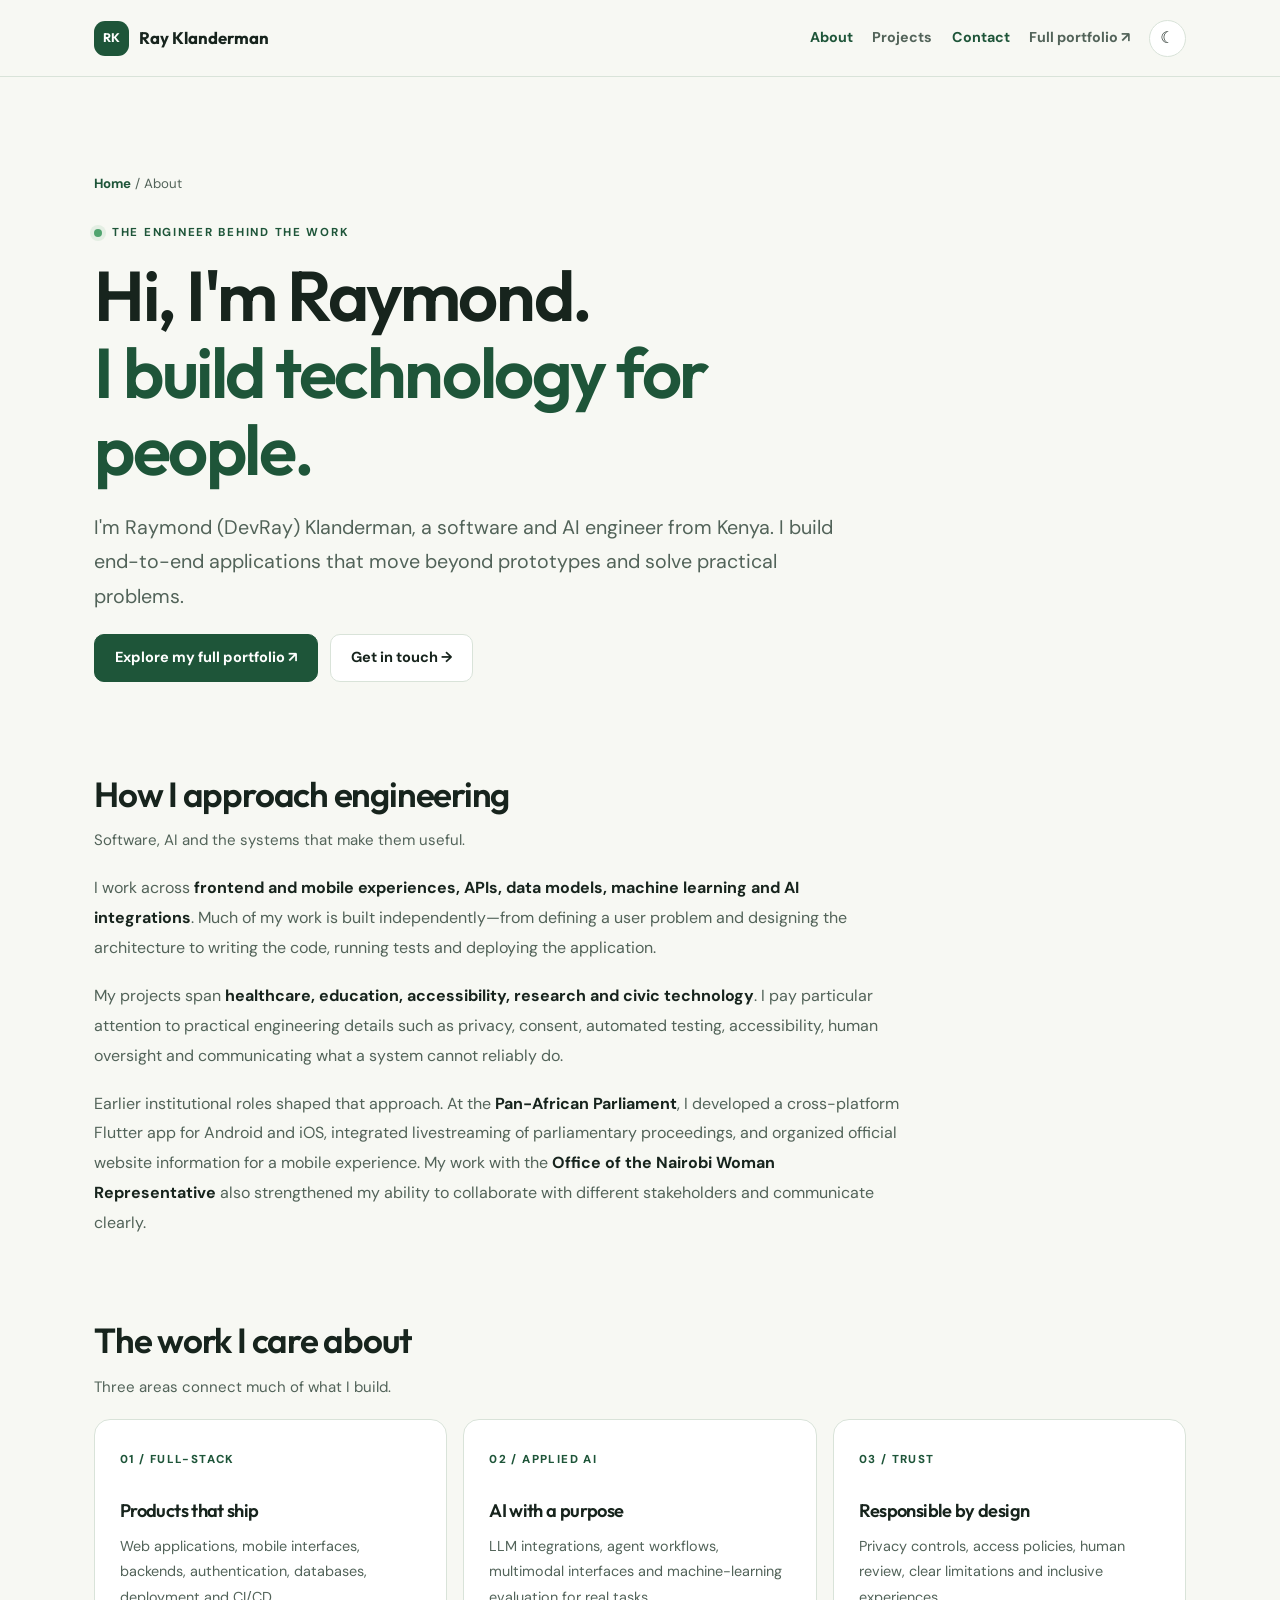
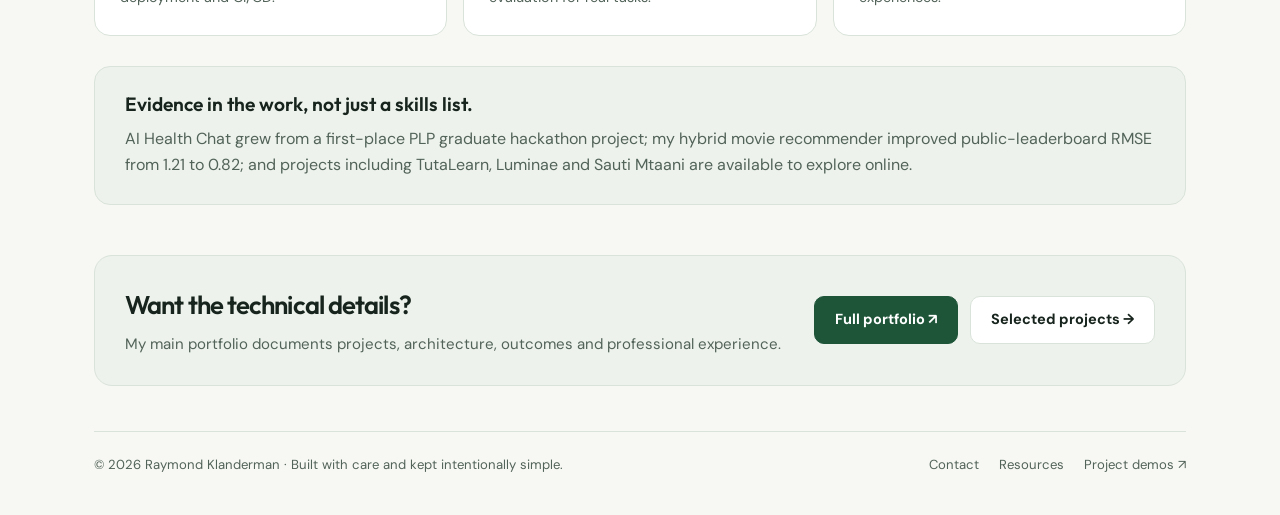
==== commit 04fb4eff: "Revise About page content and layout Updated the About page with new content and improved structure." ====
--- a/about/index.html
+++ b/about/index.html
@@ -1,142 +1,243 @@
 <!DOCTYPE html>
-<html lang="en" data-theme="light">
-<head>
-  <meta charset="UTF-8">
-  <meta name="viewport" content="width=device-width, initial-scale=1.0">
-  <meta name="description" content="About Ray Klanderman — Software Engineer, Data Scientist, and AI/ML Developer.">
-  <script>
-    (function () {
-      try {
-        var saved = localStorage.getItem('theme');
-        if (saved === 'light' || saved === 'dark') {
-          document.documentElement.setAttribute('data-theme', saved);
-        } else if (window.matchMedia('(prefers-color-scheme: dark)').matches) {
-          document.documentElement.setAttribute('data-theme', 'dark');
-        } else {
-          document.documentElement.setAttribute('data-theme', 'light');
-        }
-      } catch (e) { document.documentElement.setAttribute('data-theme', 'light'); }
-    })();
-  </script>
-  <title>About — Ray Klanderman</title>
-  <link rel="icon" href="https://cdn.jsdelivr.net/gh/devicons/devicon/icons/devicon/devicon-original.svg">
-  <meta property="og:title" content="About — Ray Klanderman">
-  <meta property="og:description" content="Software Engineer, Data Scientist, and AI/ML Developer passionate about building smart, scalable solutions.">
-  <meta property="og:image" content="https://raw.githubusercontent.com/rayklanderman/rayklanderman.github.io/main/images/Dev%20Tips.png">
-  <meta property="og:url" content="https://rayklanderman.github.io/about/">
-  <meta property="og:type" content="website">
-  <link rel="preconnect" href="https://fonts.googleapis.com">
-  <link rel="preconnect" href="https://fonts.gstatic.com" crossorigin>
-  <link href="https://fonts.googleapis.com/css2?family=Outfit:wght@400;500;600;700;800&display=swap" rel="stylesheet">
-  <link rel="stylesheet" href="/css/style.css">
-</head>
-<body>
-
-<nav aria-label="Main navigation">
-  <div class="container">
-    <a href="/" class="nav-logo">Ray Klanderman</a>
-    <button class="menu-toggle" id="menu-toggle" aria-label="Open menu" aria-expanded="false" aria-controls="nav-links">&#9776;</button>
-    <ul class="nav-links" id="nav-links">
-      <li><a href="/about/" aria-current="page">About</a></li>
-      <li><a href="/#skills">Skills</a></li>
-      <li><a href="/projects/">Projects</a></li>
-      <li><a href="/resources/">Resources</a></li>
-      <li><a href="/contact/">Contact</a></li>
-      <li><button class="theme-toggle" id="theme-toggle" aria-label="Toggle dark mode">&#9681;</button></li>
-    </ul>
-  </div>
-</nav>
-<a class="skip-link" href="#main">Skip to content</a>
-<main id="main">
-
-<section class="page-header">
-  <p class="breadcrumb"><a href="/">Home</a> / About</p>
-  <h1>About Me</h1>
-  <p>Full-time DEV &middot; AI + ML &middot; Fullstack &middot; Computer Vision &middot; Creative Technologist</p>
-</section>
-
-<section class="section">
-  <div class="container narrow">
-    <div class="center mb-40">
-      <img class="about-photo" src="https://raw.githubusercontent.com/rayklanderman/rayklanderman.github.io/main/images/Dev%20Tips.png" alt="Dev Tips by Ray Klanderman" loading="lazy" decoding="async" width="400">
-    </div>
-
-    <div class="prose">
-      <p>
-        I'm <strong>Ray Klanderman</strong> (DevRay), a <strong>Software Engineer and AI Developer</strong> passionate
-        about building smart, scalable solutions that merge creativity with technology.
-      </p>
-
-      <p>
-        I specialize in <strong>AI development</strong>, <strong>data analytics</strong>, and <strong>cloud computing</strong>.
-        My work spans the full stack&mdash;from designing intuitive user interfaces to training deep learning models and
-        deploying scalable cloud infrastructure.
-      </p>
-
-      <p>
-        As a <strong>Microsoft Student Ambassador</strong>, I'm deeply involved in the developer community, sharing
-        knowledge and curating resources to help others grow in their tech careers.
-      </p>
-
-      <p>
-        I'm deeply motivated by the potential of technology to uplift communities across Africa and beyond.
-        My mission is to <em>build technology that understands people&mdash;and help people build better technology.</em>
-      </p>
-
-      <p>
-        Currently exploring: advanced computer vision architectures, LLM-powered applications, and creative coding
-        at the intersection of art and technology.
-      </p>
-    </div>
-
-    <div class="center mt-40">
-      <a href="/projects/" class="btn btn-primary">View My Projects</a>
-      <a href="/resources/" class="btn btn-outline">Explore Resources</a>
-    </div>
-  </div>
-</section>
-
-</main>
-<footer>
-  <div class="container">
-    <p>&#169; 2026 Ray Klanderman — Building technology that understands people.</p>
-  </div>
-</footer>
-
+<html lang="en" data-theme="light"><head>
+<meta charset="UTF-8"><meta name="viewport" content="width=device-width, initial-scale=1">
+<meta name="theme-color" content="#f7f8f3"><meta name="color-scheme" content="light dark">
+<title>About | Raymond (DevRay) Klanderman</title><meta name="description" content="Learn about Raymond (DevRay) Klanderman, a software and AI engineer building full-stack, accessible and responsible AI applications.">
+<link rel="canonical" href="https://rayklanderman.github.io/about/">
+<link rel="icon" href="https://cdn.jsdelivr.net/gh/devicons/devicon/icons/devicon/devicon-original.svg">
+<meta property="og:type" content="website"><meta property="og:url" content="https://rayklanderman.github.io/about/">
+<meta property="og:title" content="About | Raymond (DevRay) Klanderman">
+<meta property="og:description" content="Learn about Raymond (DevRay) Klanderman, a software and AI engineer building full-stack, accessible and responsible AI applications.">
+<meta property="og:image" content="https://raw.githubusercontent.com/rayklanderman/rayklanderman.github.io/main/images/Dev%20Tips.png">
+<meta name="twitter:card" content="summary_large_image">
+<link rel="preconnect" href="https://fonts.googleapis.com"><link rel="preconnect" href="https://fonts.gstatic.com" crossorigin>
+<link href="https://fonts.googleapis.com/css2?family=DM+Sans:wght@400;500;600;700&family=Outfit:wght@400;500;600;700&display=swap" rel="stylesheet">
 <script>
 (function () {
-  var html = document.documentElement;
-  var themeBtn = document.getElementById('theme-toggle');
-  function syncLabel() {
-    if (!themeBtn) return;
-    var dark = html.getAttribute('data-theme') === 'dark';
-    themeBtn.setAttribute('aria-label', dark ? 'Switch to light mode' : 'Switch to dark mode');
-    themeBtn.textContent = dark ? '\u2600' : '\u25D1';
+  var theme = 'light';
+  try {
+    var stored = localStorage.getItem('theme');
+    if (stored === 'dark' || stored === 'light') theme = stored;
+    else if (window.matchMedia('(prefers-color-scheme: dark)').matches) theme = 'dark';
+  } catch (error) {}
+  document.documentElement.dataset.theme = theme;
+})();
+</script>
+<style>
+    :root {
+      --bg: #f7f8f3;
+      --surface: #ffffff;
+      --surface-muted: #edf2ec;
+      --text: #17241d;
+      --muted: #526359;
+      --line: #d9e3d9;
+      --accent: #1e5539;
+      --accent-hover: #123c29;
+      --accent-contrast: #ffffff;
+      --shadow: 0 18px 55px rgba(24, 51, 33, .065);
+    }
+    html[data-theme="dark"] {
+      --bg: #0e1712;
+      --surface: #15231b;
+      --surface-muted: #203329;
+      --text: #edf5ec;
+      --muted: #b5c8b9;
+      --line: #304739;
+      --accent: #a6d4ac;
+      --accent-hover: #c1e5c3;
+      --accent-contrast: #102518;
+      --shadow: 0 18px 55px rgba(0, 0, 0, .14);
+    }
+    *, *::before, *::after { box-sizing: border-box; }
+    html { scroll-behavior: smooth; }
+    body { margin: 0; color: var(--text); background: var(--bg); font: 16px/1.65 "DM Sans", system-ui, -apple-system, Segoe UI, sans-serif; -webkit-font-smoothing: antialiased; }
+    a { color: inherit; }
+    button { font: inherit; }
+    .container { width: min(1092px, calc(100% - 48px)); margin-inline: auto; }
+    .skip { position: absolute; top: -100px; left: 20px; padding: 9px 16px; background: var(--accent); color: var(--accent-contrast); z-index: 100; }
+    .skip:focus { top: 12px; }
+    :focus-visible { outline: 3px solid var(--accent); outline-offset: 4px; border-radius: 4px; }
+    .site-header { border-bottom: 1px solid var(--line); }
+    .header-inner { min-height: 76px; display: flex; justify-content: space-between; align-items: center; gap: 20px; }
+    .brand { display: inline-flex; align-items: center; gap: 10px; font: 700 1.05rem/1.1 "Outfit", sans-serif; text-decoration: none; }
+    .brand-mark { display: inline-grid; place-items: center; width: 35px; height: 35px; border-radius: 11px; background: var(--accent); color: var(--accent-contrast); font-size: .78rem; letter-spacing: -.03em; }
+    .header-actions { display: flex; align-items: center; gap: 22px; }
+    .header-actions a { text-decoration: none; color: var(--muted); font-size: .89rem; font-weight: 700; }
+    .header-actions a:hover { color: var(--accent); }
+    .theme-button { display: grid; place-items: center; width: 37px; height: 37px; border: 1px solid var(--line); border-radius: 50%; background: var(--surface); color: var(--text); cursor: pointer; }
+    .theme-button:hover { border-color: var(--accent); }
+    main { padding-bottom: 40px; }
+    .hero { padding-block: clamp(64px, 9vw, 122px) 86px; display: grid; grid-template-columns: minmax(0, 1.15fr) minmax(290px, .85fr); align-items: center; gap: clamp(32px, 7vw, 92px); }
+    .eyebrow { display: inline-flex; align-items: center; gap: 10px; font-size: .72rem; font-weight: 700; text-transform: uppercase; letter-spacing: .15em; color: var(--accent); }
+    .dot { display: inline-block; width: 8px; height: 8px; border-radius: 50%; background: #50a46f; box-shadow: 0 0 0 4px rgba(80,164,111,.12); }
+    h1, h2, h3, p { margin-top: 0; }
+    h1, h2, h3 { font-family: "Outfit", system-ui, sans-serif; letter-spacing: -.035em; }
+    h1 { font-size: clamp(2.7rem, 5.5vw, 4.55rem); line-height: 1.09; margin: 22px 0 22px; font-weight: 600; }
+    h1 em { color: var(--accent); font-style: normal; }
+    .hero-copy { font-size: clamp(1.03rem, 1.7vw, 1.14rem); color: var(--muted); line-height: 1.85; max-width: 590px; margin-bottom: 30px; }
+    .hero-copy strong { color: var(--text); }
+    .actions { display: flex; flex-wrap: wrap; gap: 12px; }
+    .button { display: inline-flex; align-items: center; justify-content: center; gap: 11px; min-height: 46px; padding: 11px 20px; border-radius: 10px; font-size: .91rem; font-weight: 700; text-decoration: none; border: 1px solid var(--line); transition: background-color .18s ease, transform .18s ease, border-color .18s ease; }
+    .button:hover { transform: translateY(-2px); }
+    .button.primary { background: var(--accent); color: var(--accent-contrast); border-color: var(--accent); }
+    .button.primary:hover { background: var(--accent-hover); border-color: var(--accent-hover); }
+    .button.secondary { background: var(--surface); color: var(--text); }
+    .button.secondary:hover { border-color: var(--accent); }
+    .small-note { color: var(--muted); font-size: .82rem; margin: 20px 0 0; }
+    .showcase { border: 1px solid var(--line); background: var(--surface); border-radius: 22px; box-shadow: var(--shadow); padding: 25px; transform: rotate(1deg); }
+    .showcase-top { display: flex; align-items: center; justify-content: space-between; border-bottom: 1px solid var(--line); padding-bottom: 16px; margin-bottom: 13px; gap: 14px; }
+    .showcase-label { font-family: "Outfit", sans-serif; font-size: 1.06rem; font-weight: 600; }
+    .showcase-top span:last-child { color: var(--muted); font-size: .74rem; }
+    .showcase-item { padding: 13px 2px; display: flex; align-items: center; justify-content: space-between; gap: 10px; text-decoration: none; border-radius: 8px; }
+    .showcase-item + .showcase-item { border-top: 1px solid var(--line); }
+    .showcase-item strong { display: block; font-family: "Outfit", sans-serif; font-size: 1.02rem; font-weight: 600; }
+    .showcase-item small { display: block; color: var(--muted); font-size: .79rem; line-height: 1.6; }
+    .external { color: var(--accent); font-weight: 700; font-size: 1.1rem; flex: 0 0 auto; }
+    .showcase-item:hover strong { color: var(--accent); }
+    .section { padding-top: 40px; }
+    .section-heading { display: flex; align-items: end; justify-content: space-between; gap: 20px; margin-bottom: 20px; }
+    h2 { font-weight: 600; font-size: clamp(1.65rem, 3.1vw, 2.18rem); margin: 0; }
+    .section-subtitle { color: var(--muted); margin: 5px 0 0; max-width: 680px; font-size: .94rem; }
+    .links-grid { display: grid; grid-template-columns: repeat(4, minmax(0,1fr)); gap: 14px; }
+    .link-card { min-height: 184px; padding: 23px 20px 19px; border: 1px solid var(--line); background: var(--surface); border-radius: 15px; text-decoration: none; display: flex; flex-direction: column; transition: transform .18s ease, border-color .18s ease, box-shadow .18s ease; }
+    .link-card:hover { transform: translateY(-4px); border-color: var(--accent); box-shadow: var(--shadow); }
+    .link-card .card-number { font: 700 .75rem "DM Sans",sans-serif; color: var(--accent); letter-spacing: .08em; }
+    .link-card h3 { font-size: 1.16rem; font-weight: 600; line-height: 1.2; margin: 21px 0 7px; }
+    .link-card p { font-size: .85rem; line-height: 1.65; color: var(--muted); margin: 0; }
+    .link-card .arrow { margin-top: auto; align-self: flex-end; color: var(--accent); font-weight: 700; font-size: 1.18rem; }
+    .footer-note { margin-top: 45px; padding: 22px 0 0; border-top: 1px solid var(--line); display: flex; align-items: center; justify-content: space-between; flex-wrap: wrap; gap: 16px; color: var(--muted); font-size: .82rem; }
+    .footer-note p { margin: 0; }
+    .footer-links { display: flex; gap: 20px; flex-wrap: wrap; }
+    .footer-links a { color: var(--muted); text-decoration: none; }
+    .footer-links a:hover { color: var(--accent); }
+    @media (max-width: 880px) {
+      .hero { grid-template-columns: 1fr; padding-bottom: 62px; }
+      .showcase { max-width: 650px; transform: none; }
+      .links-grid { grid-template-columns: repeat(2, minmax(0,1fr)); }
+    }
+    @media (max-width: 540px) {
+      .container { width: min(100% - 32px, 1092px); }
+      .header-inner { min-height: 68px; }
+      .header-actions { gap: 10px; }
+      .header-actions .optional-nav { display: none; }
+      .hero { padding-block: 62px 42px; gap: 37px; }
+      .showcase { padding: 18px; }
+      .links-grid { grid-template-columns: 1fr; gap: 11px; }
+      .link-card { min-height: 150px; padding: 18px; }
+      .link-card h3 { margin-top: 13px; }
+      .section-heading { align-items: start; }
+      .footer-note { flex-direction: column; align-items: flex-start; }
+    }
+    @media (prefers-reduced-motion: reduce) {
+      *, *::before, *::after { scroll-behavior: auto !important; transition: none !important; animation: none !important; }
+    }
+  
+    /* Navigation and inner pages */
+    .header-actions { gap: clamp(10px, 1.5vw, 20px); }
+    .header-actions a[aria-current="page"] { color: var(--accent); }
+    .header-actions .nav-contact { color: var(--accent); }
+    .page-hero { padding-block: clamp(55px, 8vw, 96px) 44px; max-width: 820px; }
+    .breadcrumbs { font-size: .83rem; color: var(--muted); margin: 0 0 24px; }
+    .breadcrumbs a { color: var(--accent); text-decoration: none; font-weight: 700; }
+    .page-hero h1 { margin: 12px 0 22px; }
+    .page-hero .lede { max-width: 750px; font-size: clamp(1.08rem, 2vw, 1.23rem); line-height: 1.77; color: var(--muted); }
+    .reading { max-width: 805px; }
+    .reading p { line-height: 1.87; color: var(--muted); margin-bottom: 18px; }
+    .reading strong { color: var(--text); }
+    .feature-grid, .project-grid { display:grid; grid-template-columns:repeat(3,minmax(0,1fr)); gap:16px; }
+    .feature-card, .project-card { background:var(--surface); border:1px solid var(--line); border-radius:16px; padding:25px; }
+    .feature-card { min-height:195px; }
+    .feature-card .mini-index { color:var(--accent); font-weight:800; letter-spacing:.12em; font-size:.72rem; }
+    .feature-card h3 { font-size:1.14rem; margin:24px 0 8px; font-weight:600; }
+    .feature-card p, .project-card p { font-size:.9rem; line-height:1.76; color:var(--muted); margin:0; }
+    .proof-strip { margin-top:30px; padding:25px 30px; border-radius:16px; background:var(--surface-muted); border:1px solid var(--line); }
+    .proof-strip strong { display:block; font:600 1.2rem/1.3 'Outfit',sans-serif; margin-bottom:9px; }
+    .proof-strip p { margin:0; color:var(--muted); }
+    .project-grid { grid-template-columns:repeat(2,minmax(0,1fr)); }
+    .project-card { display:flex; flex-direction:column; min-height:250px; }
+    .project-top { display:flex; flex-wrap:wrap; align-items:center; justify-content:space-between; gap:8px; margin-bottom:13px; }
+    .project-badge { display:inline-block; font-size:.72rem; letter-spacing:.07em; font-weight:700; color:var(--accent); }
+    .project-card h3 { font-size:1.35rem; margin:0 0 8px; font-weight:600; }
+    .project-card .stack { font-size:.76rem; color:var(--muted); margin:16px 0 22px; }
+    .project-actions { display:flex; flex-wrap:wrap; gap:16px; margin-top:auto; }
+    .project-actions a { font-size:.89rem; font-weight:700; color:var(--accent); text-decoration:none; }
+    .project-actions a:hover, .simple-links a:hover { text-decoration:underline; }
+    .simple-links { display:flex; flex-wrap:wrap; gap:10px; }
+    .simple-links a { background:var(--surface); border:1px solid var(--line); border-radius:999px; padding:9px 15px; text-decoration:none; font-size:.88rem; font-weight:700; }
+    .callout { display:flex; flex-wrap:wrap; align-items:center; justify-content:space-between; gap:22px; padding:28px 30px; margin-top:50px; background:var(--surface-muted); border:1px solid var(--line); border-radius:18px; }
+    .callout h2 { font-size:1.6rem; margin-bottom:6px; }
+    .callout p { margin:0; color:var(--muted); font-size:.94rem; }
+    .section-spaced { margin-top:34px; }
+    @media (max-width:880px) { .feature-grid { grid-template-columns:repeat(2,minmax(0,1fr)); } }
+    @media (max-width:650px) {
+      .header-inner { flex-wrap:wrap; padding-block:13px; gap:10px; }
+      .header-actions { width:100%; justify-content:space-between; gap:8px; }
+      .header-actions a { font-size:.85rem; }
+      .header-actions .optional-nav { display:none; }
+      .page-hero { padding-block:49px 32px; }
+      .feature-grid,.project-grid { grid-template-columns:1fr; }
+      .feature-card { min-height:unset; }
+      .callout { padding:24px; }
+      .project-card { min-height:unset; }
+    }
+    @media (max-width:350px) { .header-actions { flex-wrap:wrap; } }
+</style>
+</head><body>
+<a href="#main" class="skip">Skip to content</a>
+<header class="site-header"><div class="container header-inner">
+  <a class="brand" href="/" aria-label="Ray Klanderman, home"><span class="brand-mark" aria-hidden="true">RK</span><span>Ray Klanderman</span></a>
+  <nav class="header-actions" aria-label="Main navigation"><a href="/about/" aria-current="page">About</a><a href="/projects/">Projects</a><a href="/contact/" class="nav-contact">Contact</a><a href="https://rayklanderman.is-a.dev/" class="optional-nav" target="_blank" rel="noopener noreferrer">Full portfolio ↗</a><button id="theme-toggle" class="theme-button" type="button" aria-label="Switch to dark mode" title="Change color theme">☾</button></nav>
+</div></header>
+<main id="main" class="container"><section class="page-hero" aria-labelledby="page-title">
+<p class="breadcrumbs"><a href="/">Home</a> / About</p>
+<span class="eyebrow"><span class="dot" aria-hidden="true"></span> The engineer behind the work</span>
+<h1 id="page-title">Hi, I'm Raymond.<br><em>I build technology for people.</em></h1>
+<p class="lede">I'm Raymond (DevRay) Klanderman, a software and AI engineer from Kenya. I build end-to-end applications that move beyond prototypes and solve practical problems.</p>
+<div class="actions"><a class="button primary" href="https://rayklanderman.is-a.dev/" target="_blank" rel="noopener noreferrer">Explore my full portfolio ↗</a><a class="button secondary" href="/contact/">Get in touch →</a></div>
+</section>
+<section class="section" aria-labelledby="approach-title">
+<div class="section-heading"><div><h2 id="approach-title">How I approach engineering</h2><p class="section-subtitle">Software, AI and the systems that make them useful.</p></div></div>
+<div class="reading">
+<p>I work across <strong>frontend and mobile experiences, APIs, data models, machine learning and AI integrations</strong>. Much of my work is built independently—from defining a user problem and designing the architecture to writing the code, running tests and deploying the application.</p>
+<p>My projects span <strong>healthcare, education, accessibility, research and civic technology</strong>. I pay particular attention to practical engineering details such as privacy, consent, automated testing, accessibility, human oversight and communicating what a system cannot reliably do.</p>
+<p>Earlier institutional roles shaped that approach. At the <strong>Pan-African Parliament</strong>, I developed a cross-platform Flutter app for Android and iOS, integrated livestreaming of parliamentary proceedings, and organized official website information for a mobile experience. My work with the <strong>Office of the Nairobi Woman Representative</strong> also strengthened my ability to collaborate with different stakeholders and communicate clearly.</p>
+</div>
+</section>
+<section class="section section-spaced" aria-labelledby="focus-title">
+<div class="section-heading"><div><h2 id="focus-title">The work I care about</h2><p class="section-subtitle">Three areas connect much of what I build.</p></div></div>
+<div class="feature-grid">
+<article class="feature-card"><span class="mini-index">01 / FULL-STACK</span><h3>Products that ship</h3><p>Web applications, mobile interfaces, backends, authentication, databases, deployment and CI/CD.</p></article>
+<article class="feature-card"><span class="mini-index">02 / APPLIED AI</span><h3>AI with a purpose</h3><p>LLM integrations, agent workflows, multimodal interfaces and machine-learning evaluation for real tasks.</p></article>
+<article class="feature-card"><span class="mini-index">03 / TRUST</span><h3>Responsible by design</h3><p>Privacy controls, access policies, human review, clear limitations and inclusive experiences.</p></article>
+</div>
+<div class="proof-strip"><strong>Evidence in the work, not just a skills list.</strong><p>AI Health Chat grew from a first-place PLP graduate hackathon project; my hybrid movie recommender improved public-leaderboard RMSE from 1.21 to 0.82; and projects including TutaLearn, Luminae and Sauti Mtaani are available to explore online.</p></div>
+</section>
+<section class="callout" aria-label="Further links"><div><h2>Want the technical details?</h2><p>My main portfolio documents projects, architecture, outcomes and professional experience.</p></div><div class="actions"><a class="button primary" href="https://rayklanderman.is-a.dev/" target="_blank" rel="noopener noreferrer">Full portfolio ↗</a><a class="button secondary" href="/projects/">Selected projects →</a></div></section><footer class="footer-note">
+<p>© <span id="year">2026</span> Raymond Klanderman · Built with care and kept intentionally simple.</p>
+<nav class="footer-links" aria-label="Additional links"><a href="/contact/">Contact</a><a href="/resources/">Resources</a><a href="https://www.youtube.com/playlist?list=PLJa0i7fpyLmA" target="_blank" rel="noopener noreferrer">Project demos ↗</a></nav>
+</footer></main>
+<script>
+(function () {
+  var root = document.documentElement;
+  var button = document.getElementById('theme-toggle');
+  var year = document.getElementById('year');
+  if (year) year.textContent = String(new Date().getFullYear());
+  function sync() {
+    if (!button) return;
+    var dark = root.dataset.theme === 'dark';
+    button.textContent = dark ? '☀' : '☾';
+    button.setAttribute('aria-label', dark ? 'Switch to light mode' : 'Switch to dark mode');
+    button.setAttribute('aria-pressed', String(dark));
   }
-  if (themeBtn) themeBtn.addEventListener('click', function () {
-    var next = html.getAttribute('data-theme') === 'dark' ? 'light' : 'dark';
-    html.setAttribute('data-theme', next);
-    try { localStorage.setItem('theme', next); } catch (e) {}
-    syncLabel();
-  });
-  syncLabel();
-  var menuBtn = document.getElementById('menu-toggle');
-  var links = document.getElementById('nav-links');
-  if (menuBtn && links) {
-    menuBtn.addEventListener('click', function () {
-      var open = links.classList.toggle('open');
-      menuBtn.setAttribute('aria-expanded', open ? 'true' : 'false');
-      menuBtn.setAttribute('aria-label', open ? 'Close menu' : 'Open menu');
-    });
-    links.addEventListener('click', function (e) {
-      if (e.target.closest('a')) { links.classList.remove('open'); menuBtn.setAttribute('aria-expanded', 'false'); }
-    });
-    document.addEventListener('keydown', function (e) {
-      if (e.key === 'Escape') { links.classList.remove('open'); menuBtn.setAttribute('aria-expanded', 'false'); }
+  if (button) {
+    sync();
+    button.addEventListener('click', function () {
+      var next = root.dataset.theme === 'dark' ? 'light' : 'dark';
+      root.dataset.theme = next;
+      try { localStorage.setItem('theme', next); } catch (error) {}
+      sync();
     });
   }
 })();
 </script>
-
-</body>
-</html>
+</body></html>
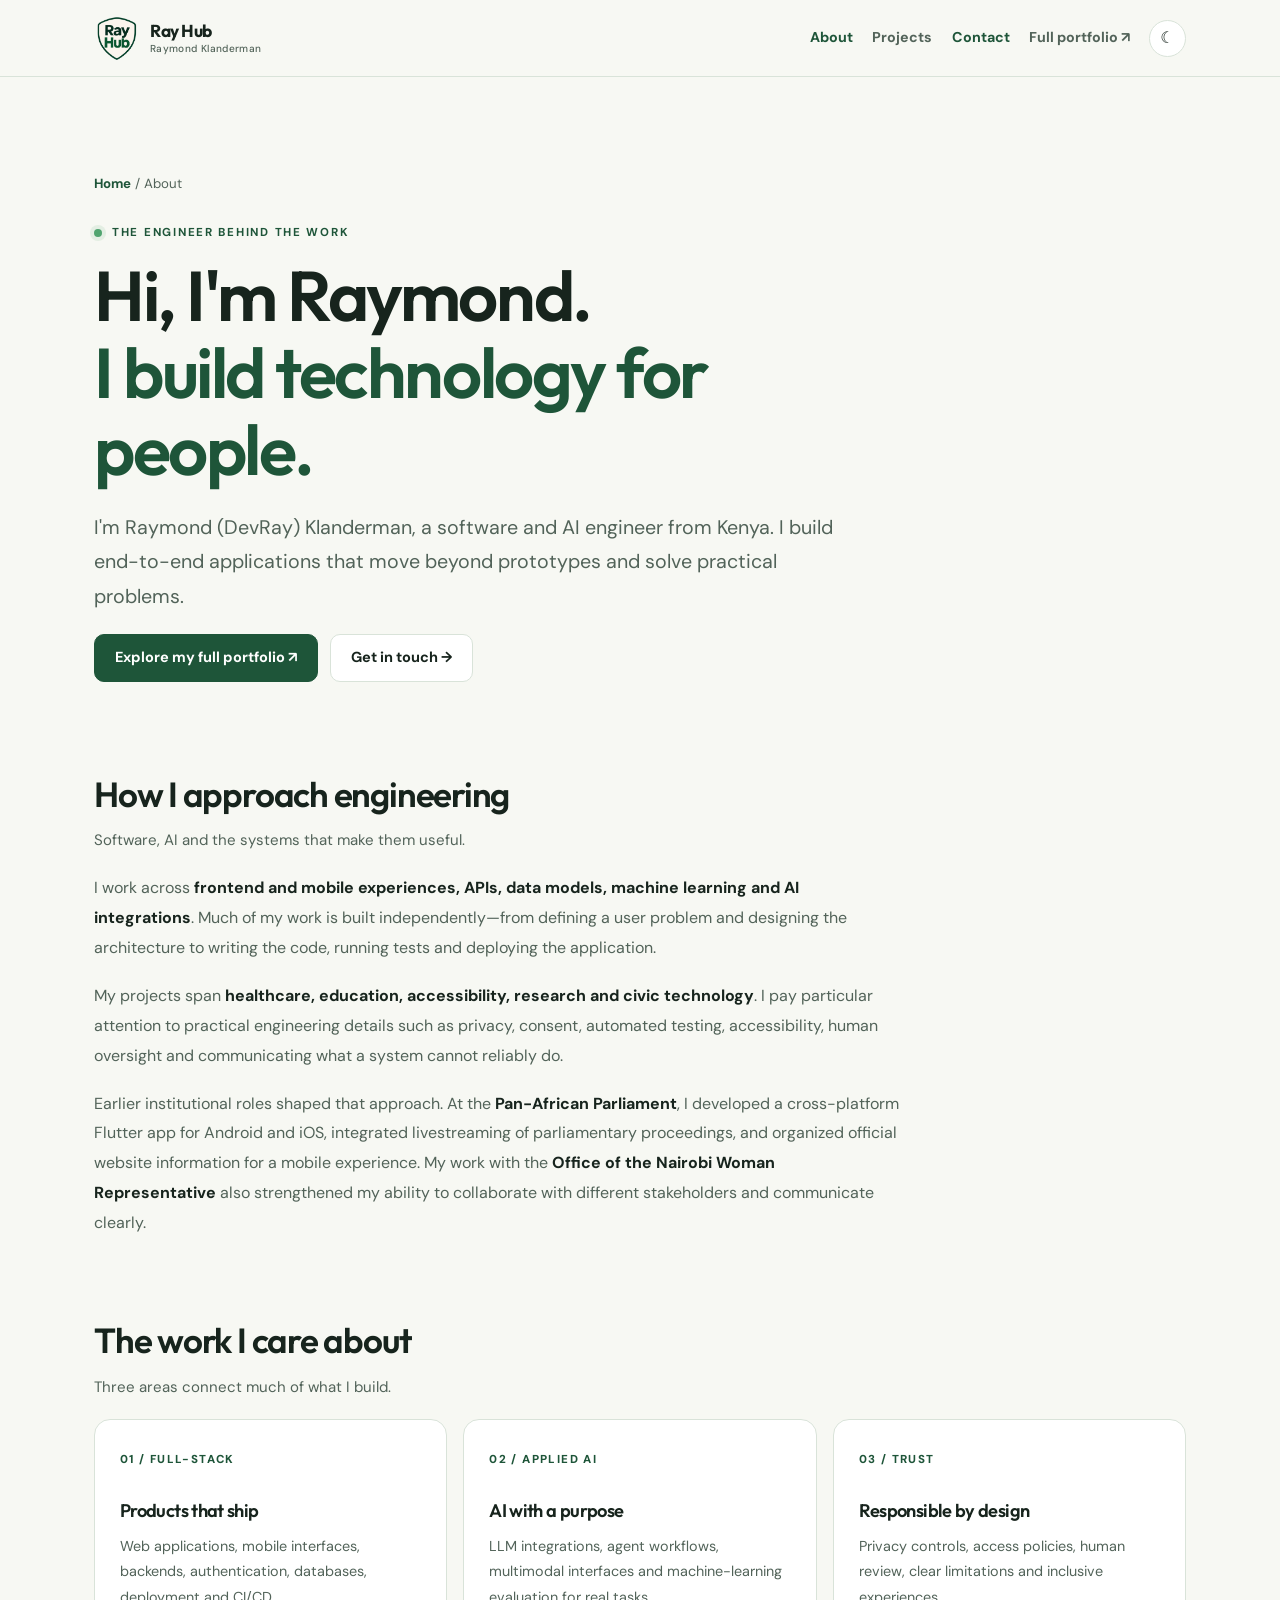
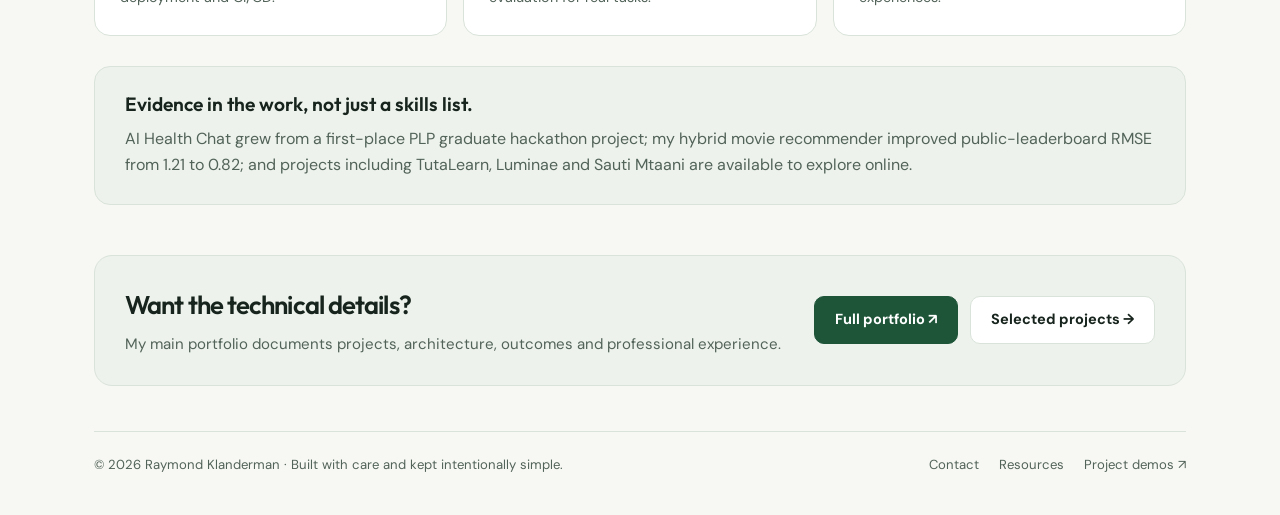
==== commit daf82688: "Update title and meta tags for About page" ====
--- a/about/index.html
+++ b/about/index.html
@@ -2,14 +2,15 @@
 <html lang="en" data-theme="light"><head>
 <meta charset="UTF-8"><meta name="viewport" content="width=device-width, initial-scale=1">
 <meta name="theme-color" content="#f7f8f3"><meta name="color-scheme" content="light dark">
-<title>About | Raymond (DevRay) Klanderman</title><meta name="description" content="Learn about Raymond (DevRay) Klanderman, a software and AI engineer building full-stack, accessible and responsible AI applications.">
+<title>About Raymond Klanderman | Ray Hub</title><meta name="description" content="Learn about Raymond (DevRay) Klanderman, a software and AI engineer building full-stack, accessible and responsible AI applications.">
 <link rel="canonical" href="https://rayklanderman.github.io/about/">
-<link rel="icon" href="https://cdn.jsdelivr.net/gh/devicons/devicon/icons/devicon/devicon-original.svg">
-<meta property="og:type" content="website"><meta property="og:url" content="https://rayklanderman.github.io/about/">
-<meta property="og:title" content="About | Raymond (DevRay) Klanderman">
+
+<meta property="og:type" content="website">
+<meta property="og:site_name" content="Ray Hub"><meta property="og:url" content="https://rayklanderman.github.io/about/">
+<meta property="og:title" content="About Raymond Klanderman | Ray Hub">
 <meta property="og:description" content="Learn about Raymond (DevRay) Klanderman, a software and AI engineer building full-stack, accessible and responsible AI applications.">
-<meta property="og:image" content="https://raw.githubusercontent.com/rayklanderman/rayklanderman.github.io/main/images/Dev%20Tips.png">
-<meta name="twitter:card" content="summary_large_image">
+<meta property="og:image" content="https://rayklanderman.github.io/images/Ray%20Hub%20Shield%20Logo.png">
+<meta name="twitter:card" content="summary">
 <link rel="preconnect" href="https://fonts.googleapis.com"><link rel="preconnect" href="https://fonts.gstatic.com" crossorigin>
 <link href="https://fonts.googleapis.com/css2?family=DM+Sans:wght@400;500;600;700&family=Outfit:wght@400;500;600;700&display=swap" rel="stylesheet">
 <script>
@@ -181,11 +182,28 @@
       .project-card { min-height:unset; }
     }
     @media (max-width:350px) { .header-actions { flex-wrap:wrap; } }
+
+/* Ray Hub brand: shared by homepage, About, Projects and Contact */
+.brand-shield { width: 46px; height: 46px; display: block; object-fit: contain; object-position: center; flex: 0 0 auto; }
+.brand-label { display: flex; flex-direction: column; justify-content: center; line-height: 1.15; gap: 3px; }
+.brand-label strong { font: 700 1.08rem/1.1 "Outfit", system-ui, sans-serif; letter-spacing: -.025em; color: var(--text); }
+.brand-label small { font: 500 .63rem/1.15 "DM Sans", system-ui, sans-serif; letter-spacing: .035em; color: var(--muted); }
+@media (max-width: 420px) {
+  .brand-shield { width: 38px; height: 38px; }
+  .brand-label small { font-size: .58rem; }
+}
 </style>
+<meta name="twitter:image" content="https://rayklanderman.github.io/images/Ray%20Hub%20Shield%20Logo.png">
+<meta name="twitter:image:alt" content="Ray Hub shield logo">
+<meta property="og:image:alt" content="Ray Hub shield logo">
+<link rel="icon" href="/favicon.ico?v=rayhub-stacked-1" sizes="any">
+<link rel="icon" type="image/png" sizes="32x32" href="/favicon-32x32.png?v=rayhub-stacked-1">
+<link rel="icon" type="image/png" sizes="16x16" href="/favicon-16x16.png?v=rayhub-stacked-1">
+<link rel="apple-touch-icon" sizes="180x180" href="/apple-touch-icon.png?v=rayhub-stacked-1">
 </head><body>
 <a href="#main" class="skip">Skip to content</a>
 <header class="site-header"><div class="container header-inner">
-  <a class="brand" href="/" aria-label="Ray Klanderman, home"><span class="brand-mark" aria-hidden="true">RK</span><span>Ray Klanderman</span></a>
+  <a class="brand" href="/" aria-label="Ray Hub by Raymond Klanderman — home"><img class="brand-shield" src="/images/Ray%20Hub%20Shield%20Logo.png" width="46" height="46" alt="" aria-hidden="true" decoding="async"><span class="brand-label"><strong>Ray Hub</strong><small>Raymond Klanderman</small></span></a>
   <nav class="header-actions" aria-label="Main navigation"><a href="/about/" aria-current="page">About</a><a href="/projects/">Projects</a><a href="/contact/" class="nav-contact">Contact</a><a href="https://rayklanderman.is-a.dev/" class="optional-nav" target="_blank" rel="noopener noreferrer">Full portfolio ↗</a><button id="theme-toggle" class="theme-button" type="button" aria-label="Switch to dark mode" title="Change color theme">☾</button></nav>
 </div></header>
 <main id="main" class="container"><section class="page-hero" aria-labelledby="page-title">
